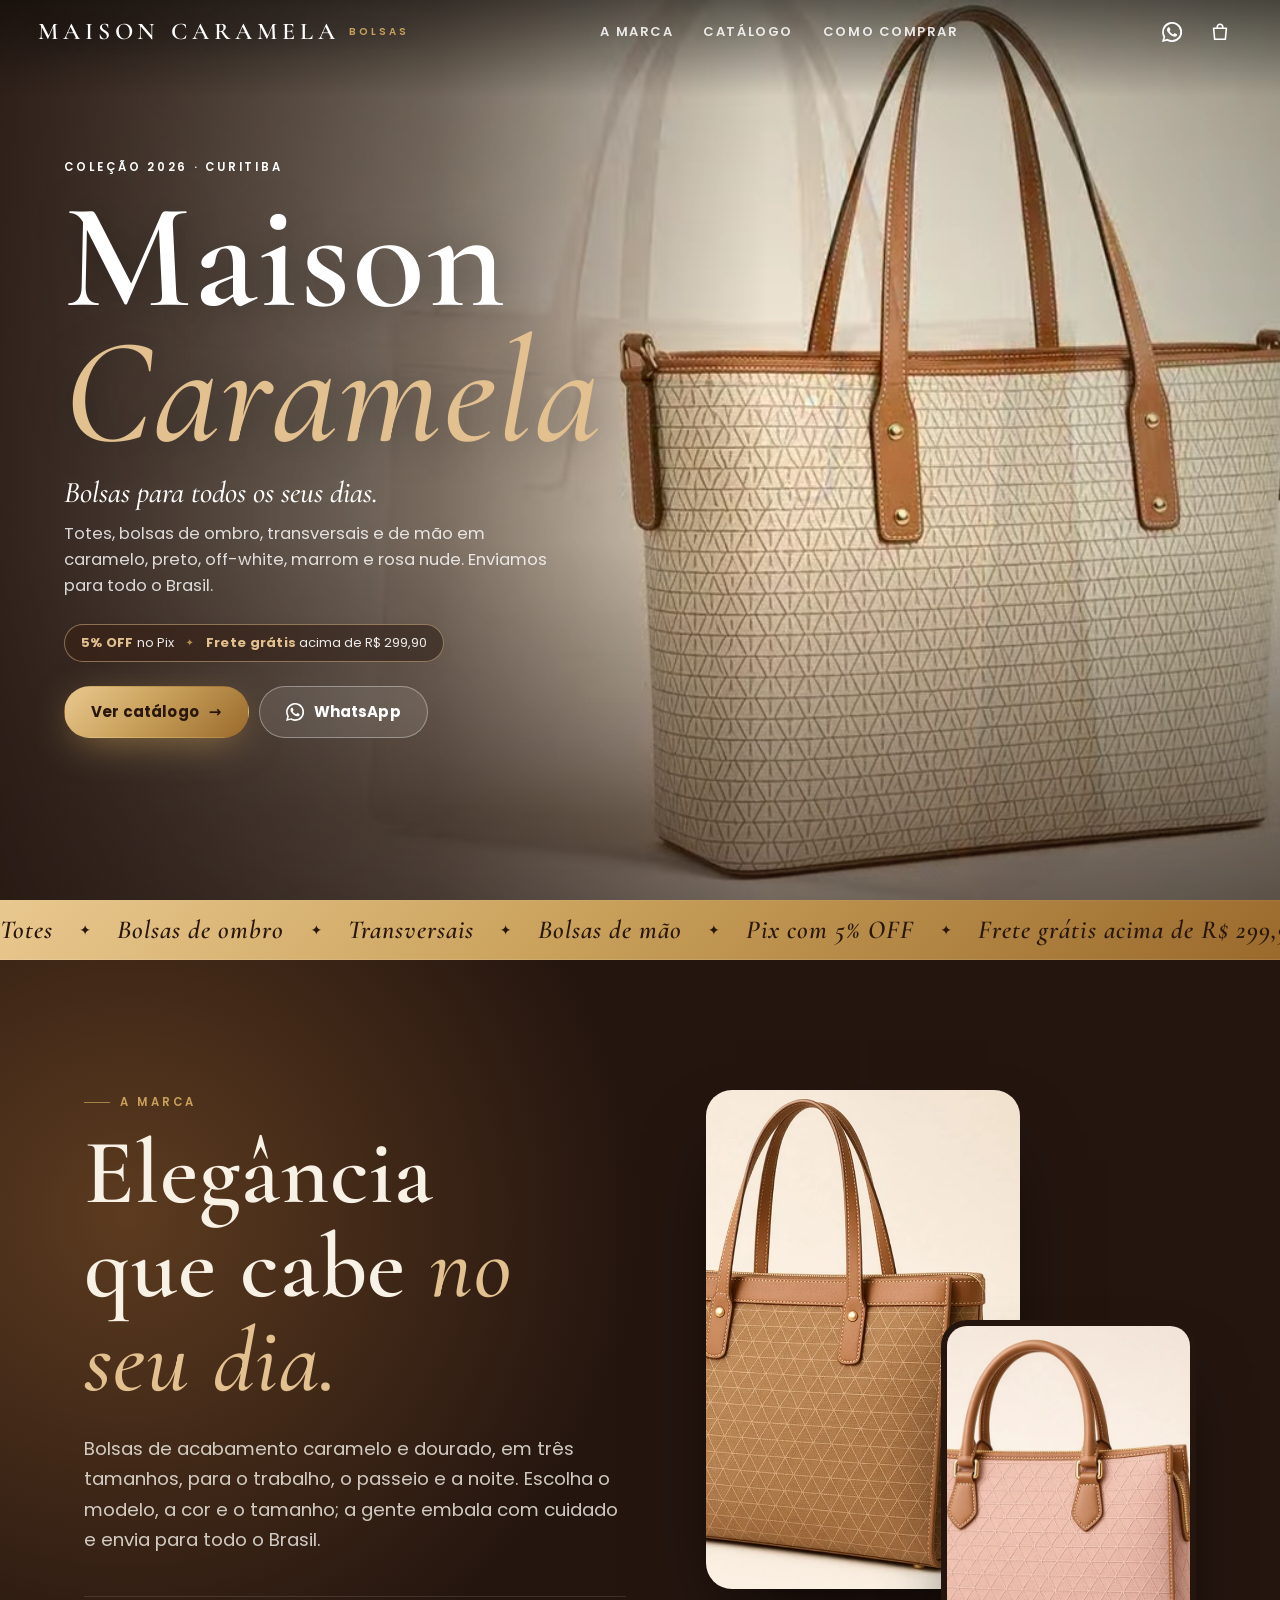
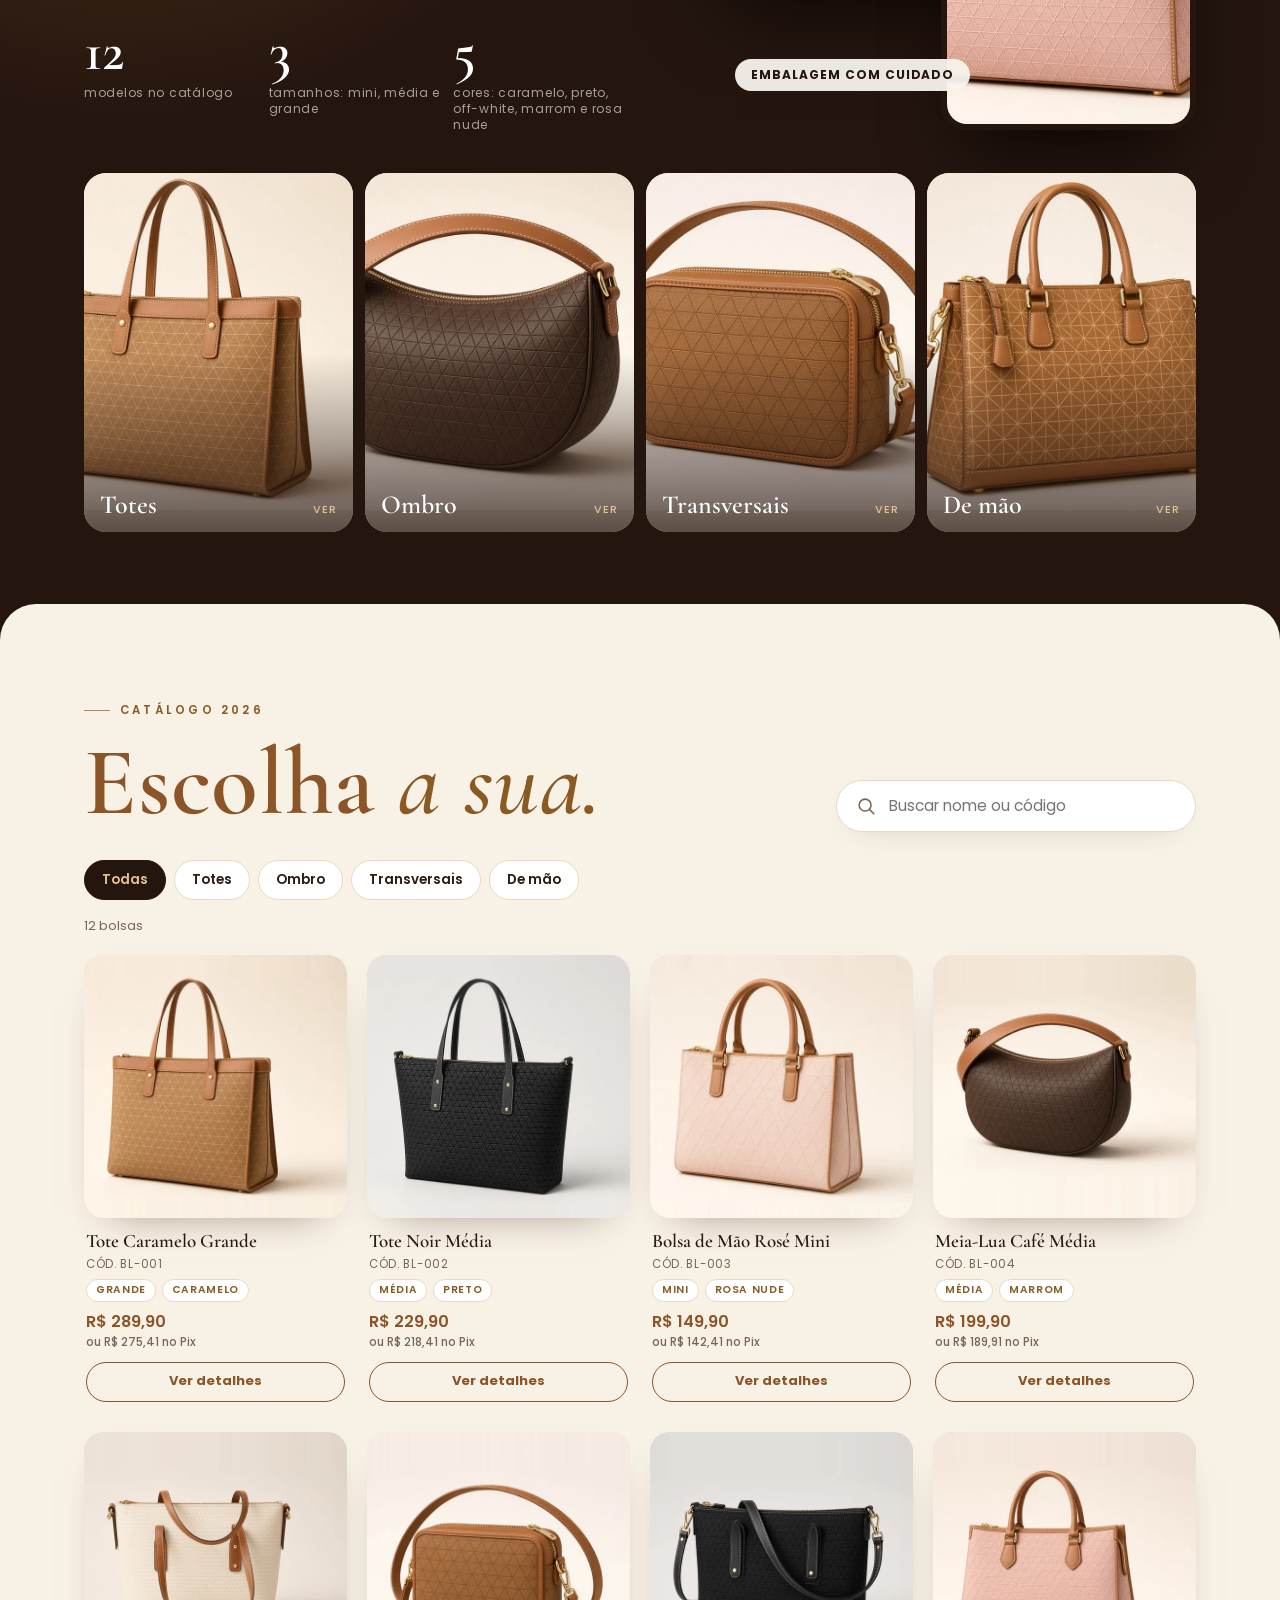
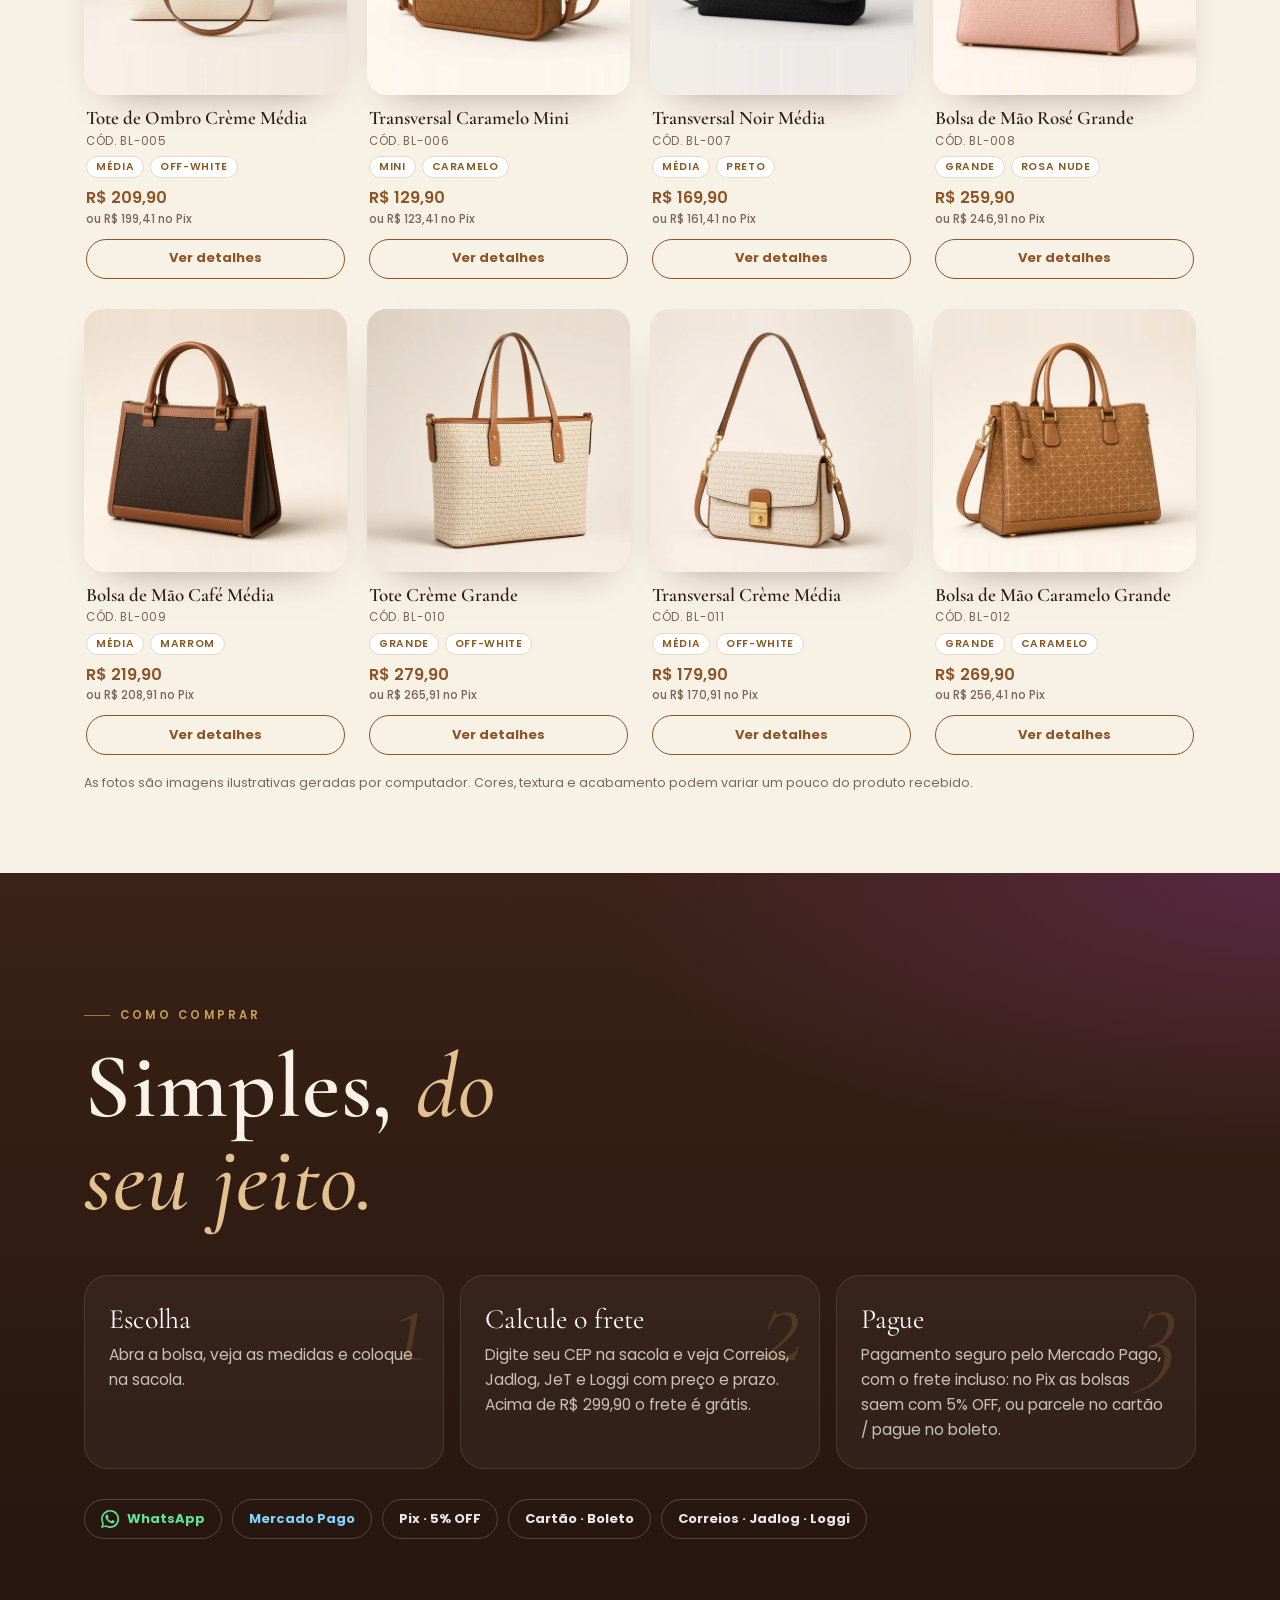
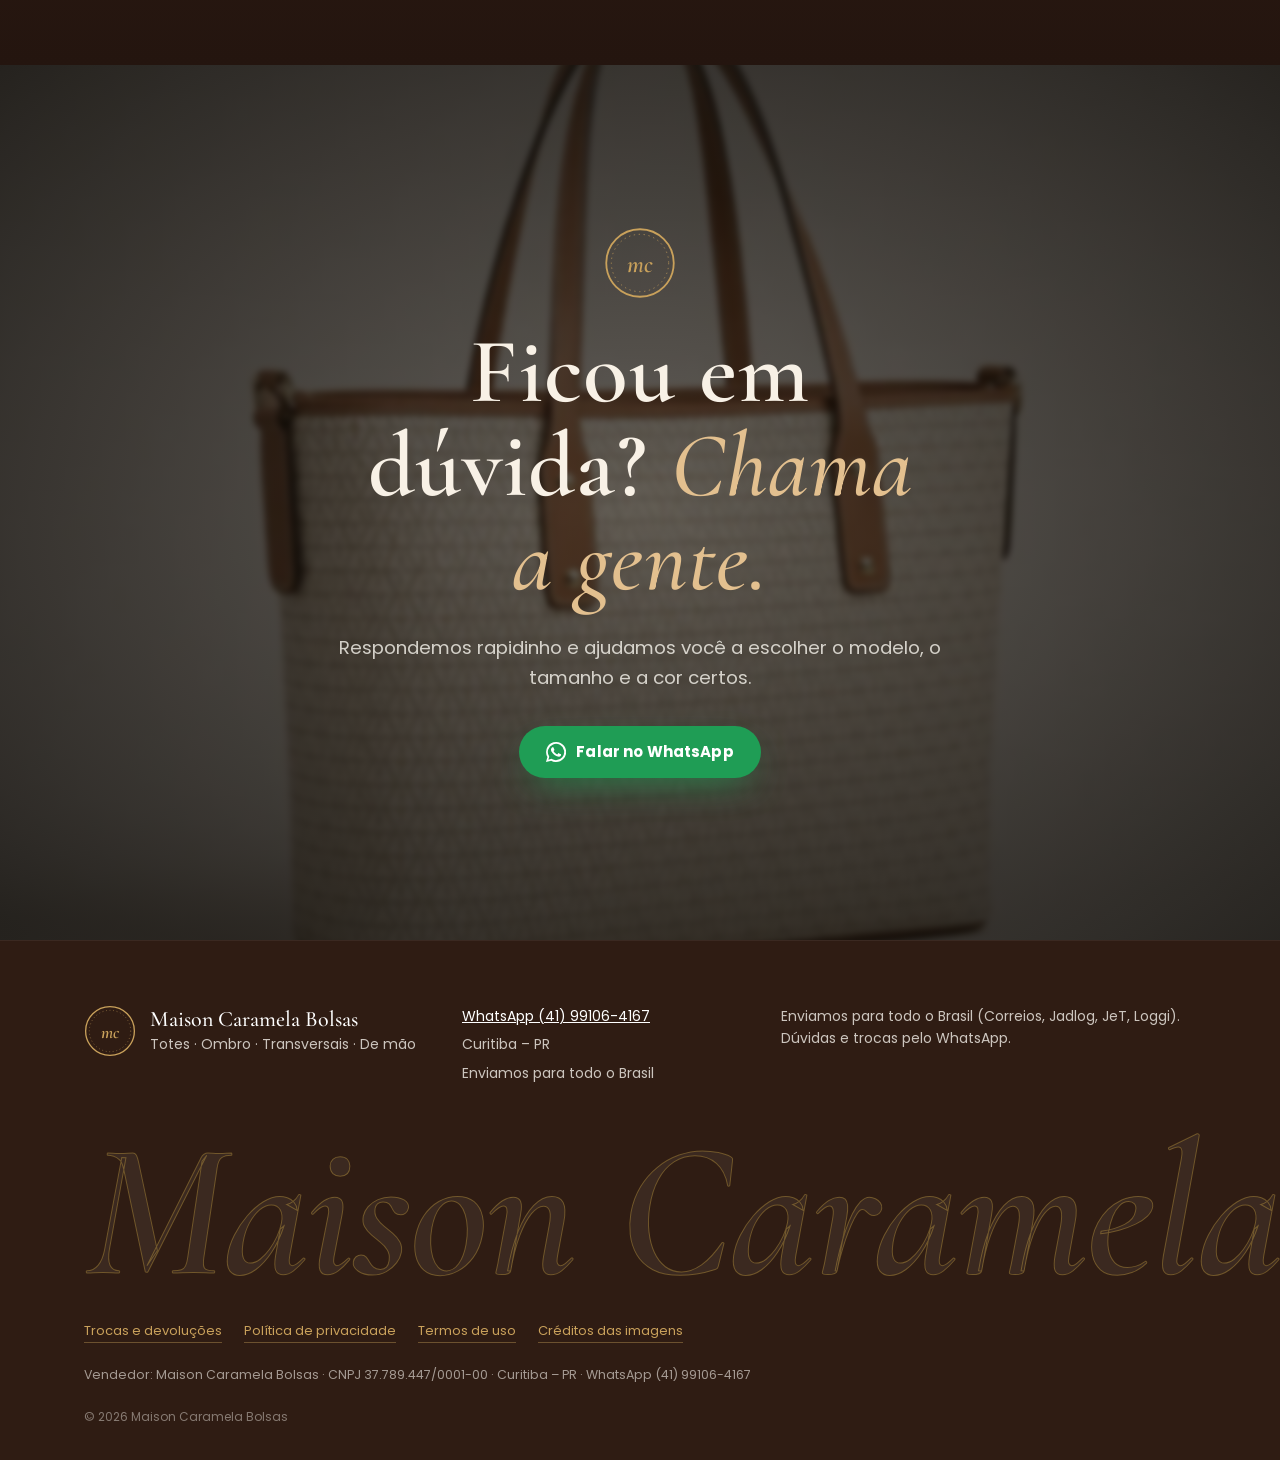
==== index.html @ a2cc76eb "Maison Caramela Bolsas: site inicial" ====
<!doctype html>
<html lang="pt-BR">
<head>
<meta charset="utf-8">
<meta name="viewport" content="width=device-width, initial-scale=1, viewport-fit=cover">
<title>Maison Caramela Bolsas | Totes, bolsas de ombro, transversais e de mão · Curitiba</title>
<meta name="description" content="Maison Caramela Bolsas: totes, bolsas de ombro, transversais e de mão em caramelo, preto, off-white, marrom e rosa nude. Curitiba, envio para todo o Brasil. Pague no Pix com 5% OFF.">
<meta name="theme-color" content="#24150f">
<link rel="canonical" href="https://ricksanches5567-art.github.io/maison-caramela/">
<link rel="icon" href="favicon.svg" type="image/svg+xml">
<meta property="og:type" content="website">
<meta property="og:locale" content="pt_BR">
<meta property="og:site_name" content="Maison Caramela Bolsas">
<meta property="og:title" content="Maison Caramela Bolsas">
<meta property="og:description" content="Totes, ombro, transversais e bolsas de mão. Curitiba | enviamos para todo o Brasil. Pix com 5% OFF.">
<meta property="og:url" content="https://ricksanches5567-art.github.io/maison-caramela/">
<meta property="og:image" content="https://ricksanches5567-art.github.io/maison-caramela/img/og.jpg">
<meta property="og:image:width" content="1200">
<meta property="og:image:height" content="630">
<meta name="twitter:card" content="summary_large_image">
<link rel="preconnect" href="https://fonts.googleapis.com">
<link rel="preconnect" href="https://fonts.gstatic.com" crossorigin>
<link href="https://fonts.googleapis.com/css2?family=Cormorant+Garamond:ital,wght@0,500;0,600;0,700;1,500;1,600&family=Poppins:wght@400;500;600;700&display=swap" rel="stylesheet">
<link rel="preload" as="image" href="video/hero-m-poster.webp" media="(max-width: 767px)">
<link rel="preload" as="image" href="video/hero-d-poster.webp" media="(min-width: 768px)">
<link rel="stylesheet" href="css/style.css?v=m1">
<link rel="stylesheet" href="css/bolsas.css?v=1">
<script type="application/ld+json">
{"@context":"https://schema.org","@type":"Store","name":"Maison Caramela Bolsas","url":"https://ricksanches5567-art.github.io/maison-caramela/","address":{"@type":"PostalAddress","addressLocality":"Curitiba","addressRegion":"PR","addressCountry":"BR"},"telephone":"+55 41 99106-4167","taxID":"37.789.447/0001-00"}
</script>
</head>
<body>
<a class="skip" href="#catalogo">Pular para o catálogo</a>

<svg width="0" height="0" style="position:absolute" aria-hidden="true"><defs>
<symbol id="logo-mark" viewBox="0 0 64 64"><circle cx="32" cy="32" r="30" fill="none" stroke="currentColor" stroke-width="1.6"/><circle cx="32" cy="32" r="25.5" fill="none" stroke="currentColor" stroke-width=".6" stroke-dasharray="1.2 3.2"/><text x="32" y="40" text-anchor="middle" font-family="Cormorant Garamond, Georgia, serif" font-style="italic" font-weight="600" font-size="22" fill="currentColor">mc</text></symbol>
<symbol id="ic-wa" viewBox="0 0 24 24"><path fill="currentColor" d="M17.5 14.4c-.3-.1-1.8-.9-2-1-.3-.1-.5-.1-.7.1-.2.3-.8 1-.9 1.2-.2.2-.3.2-.6.1-.3-.1-1.3-.5-2.4-1.5-.9-.8-1.5-1.8-1.7-2.1-.2-.3 0-.5.1-.6l.4-.5c.2-.2.2-.3.3-.5.1-.2 0-.4 0-.5l-.9-2.2c-.2-.6-.5-.5-.7-.5h-.6c-.2 0-.5.1-.8.4-.3.3-1 1-1 2.5s1.1 2.9 1.2 3.1c.1.2 2.1 3.2 5.1 4.5.7.3 1.3.5 1.7.6.7.2 1.4.2 1.9.1.6-.1 1.8-.7 2-1.4.2-.7.2-1.3.2-1.4-.1-.1-.3-.2-.6-.3zM12 21.8a9.8 9.8 0 0 1-5-1.4l-.4-.2-3.7 1 1-3.6-.2-.4A9.8 9.8 0 1 1 12 21.8zM12 0a12 12 0 0 0-10.3 18L0 24l6.2-1.6A12 12 0 1 0 12 0z"/></symbol>
</defs></svg>

<header class="topbar" id="topbar">
  <div class="topbar__in">
    <a class="brand" href="#top" aria-label="Maison Caramela Bolsas – início"><span class="brand__logo">Maison<b> </b>Caramela</span><span class="brand__sub">Bolsas</span></a>
    <nav class="topbar__nav" aria-label="Seções"><a href="#experiencia">A marca</a><a href="#catalogo">Catálogo</a><a href="#comprar">Como comprar</a></nav>
    <div class="topbar__actions">
      <a class="icon-btn" href="https://wa.me/5541991064167" target="_blank" rel="noopener" aria-label="WhatsApp"><svg class="ic" aria-hidden="true"><use href="#ic-wa"/></svg></a>
      <button class="icon-btn cart-btn" id="openCart" aria-label="Abrir sacola">
        <svg viewBox="0 0 24 24" class="ic-line" aria-hidden="true"><path d="M5 8h14l-1.2 12H6.2z"/><path d="M9 8V6.5a3 3 0 0 1 6 0V8"/></svg>
        <span class="cart-count" id="cartCount" hidden>0</span>
      </button>
    </div>
  </div>
</header>

<main id="top">
  <section class="hero" aria-label="Maison Caramela Bolsas">
    <div class="hero__media">
      <video id="heroVideo" class="hero__video" muted autoplay loop playsinline preload="auto" aria-hidden="true" data-m="video/hero-m" data-d="video/hero-d"></video>
    </div>
    <div class="hero__shade" aria-hidden="true"></div>
    <div class="hero__content">
      <p class="eyebrow hero__eyebrow">Coleção 2026 · Curitiba</p>
      <h1 class="hero__title">Maison <em>Caramela</em></h1>
      <p class="hero__tag">Bolsas para todos os seus dias.</p>
      <p class="hero__sub">Totes, bolsas de ombro, transversais e de mão em caramelo, preto, off-white, marrom e rosa nude. Enviamos para todo o Brasil.</p>
      <p class="hero__promo"><span class="promo__item"><b>5% OFF</b> no Pix</span><i aria-hidden="true">✦</i><span class="promo__item"><b>Frete grátis</b> acima de R$ 299,90</span></p>
      <div class="hero__cta">
        <a class="btn btn--glow" href="#catalogo">Ver catálogo <span class="btn__arrow" aria-hidden="true">→</span></a>
        <a class="btn btn--glass" href="https://wa.me/5541991064167" target="_blank" rel="noopener"><svg class="ic" aria-hidden="true"><use href="#ic-wa"/></svg>WhatsApp</a>
      </div>
    </div>
  </section>

  <div class="ticker" aria-hidden="true"><div class="ticker__track">
    <span>Totes</span><i>✦</i><span>Bolsas de ombro</span><i>✦</i><span>Transversais</span><i>✦</i><span>Bolsas de mão</span><i>✦</i><span>Pix com 5% OFF</span><i>✦</i><span>Frete grátis acima de R$ 299,90</span><i>✦</i><span>Enviamos para todo o Brasil</span><i>✦</i>
    <span>Totes</span><i>✦</i><span>Bolsas de ombro</span><i>✦</i><span>Transversais</span><i>✦</i><span>Bolsas de mão</span><i>✦</i><span>Pix com 5% OFF</span><i>✦</i><span>Frete grátis acima de R$ 299,90</span><i>✦</i><span>Enviamos para todo o Brasil</span><i>✦</i>
  </div></div>

  <section class="manifesto section" id="experiencia">
    <div class="manifesto__glow" aria-hidden="true"></div>
    <div class="wrap manifesto__grid">
      <div class="manifesto__text reveal">
        <p class="eyebrow">A marca</p>
        <h2 class="display">Elegância que cabe <em>no seu dia.</em></h2>
        <p class="lead">Bolsas de acabamento caramelo e dourado, em três tamanhos, para o trabalho, o passeio e a noite. Escolha o modelo, a cor e o tamanho; a gente embala com cuidado e envia para todo o Brasil.</p>
        <ul class="stats">
          <li><strong><span id="statCount">12</span></strong><span>modelos no catálogo</span></li>
          <li><strong>3</strong><span>tamanhos: mini, média e grande</span></li>
          <li><strong>5</strong><span>cores: caramelo, preto, off-white, marrom e rosa nude</span></li>
        </ul>
      </div>
      <div class="manifesto__art" aria-hidden="true">
        <figure class="ed ed--a"><img src="img/ed-1.webp" alt="" width="720" height="900" loading="lazy" decoding="async"></figure>
        <figure class="ed ed--b"><img src="img/ed-2.webp" alt="" width="720" height="900" loading="lazy" decoding="async"></figure>
        <span class="ed__chip">Embalagem com cuidado</span>
      </div>
    </div>
    <div class="wrap">
      <div class="cats reveal">
        <a href="#catalogo" data-goto-cat="tote"><figure><img src="img/cat-tote.webp" alt="" loading="lazy" width="600" height="750"><figcaption>Totes<small>Ver</small></figcaption></figure></a>
        <a href="#catalogo" data-goto-cat="ombro"><figure><img src="img/cat-ombro.webp" alt="" loading="lazy" width="600" height="750"><figcaption>Ombro<small>Ver</small></figcaption></figure></a>
        <a href="#catalogo" data-goto-cat="transversal"><figure><img src="img/cat-transversal.webp" alt="" loading="lazy" width="600" height="750"><figcaption>Transversais<small>Ver</small></figcaption></figure></a>
        <a href="#catalogo" data-goto-cat="mao"><figure><img src="img/cat-mao.webp" alt="" loading="lazy" width="600" height="750"><figcaption>De mão<small>Ver</small></figcaption></figure></a>
      </div>
    </div>
  </section>

  <section class="catalog section" id="catalogo" aria-labelledby="catTitle">
    <div class="wrap">
      <div class="catalog__head">
        <div><p class="eyebrow eyebrow--plum">Catálogo 2026</p><h2 id="catTitle" class="display display--ink">Escolha <em>a sua.</em></h2></div>
        <label class="search"><svg viewBox="0 0 24 24" class="ic-line" aria-hidden="true"><circle cx="11" cy="11" r="6.5"/><path d="m16 16 4.5 4.5"/></svg>
          <input id="search" type="search" inputmode="search" data-ph="Buscar nome ou código" aria-label="Buscar por nome ou código"></label>
      </div>
      <div class="filters" id="filters" role="tablist" aria-label="Filtrar por modelo"></div>
      <p class="result-info" id="resultInfo" aria-live="polite"></p>
      <div class="grid" id="grid"></div>
      <p class="illus-note">As fotos são imagens ilustrativas geradas por computador. Cores, textura e acabamento podem variar um pouco do produto recebido.</p>
    </div>
  </section>

  <section class="howto section" id="comprar" aria-labelledby="howTitle">
    <div class="wrap">
      <p class="eyebrow">Como comprar</p>
      <h2 id="howTitle" class="display">Simples, <em>do seu jeito.</em></h2>
      <ol class="steps">
        <li class="step"><span class="step__n">1</span><h3>Escolha</h3><p>Abra a bolsa, veja as medidas e coloque na sacola.</p></li>
        <li class="step"><span class="step__n">2</span><h3>Calcule o frete</h3><p>Digite seu CEP na sacola e veja Correios, Jadlog, JeT e Loggi com preço e prazo. Acima de R$ 299,90 o frete é grátis.</p></li>
        <li class="step"><span class="step__n">3</span><h3>Pague</h3><p>Pagamento seguro pelo Mercado Pago, com o frete incluso: no Pix as bolsas saem com 5% OFF, ou parcele no cartão / pague no boleto.</p></li>
      </ol>
      <div class="pay-badges" aria-label="Formas de pagamento">
        <span class="pay pay--wa"><svg aria-hidden="true"><use href="#ic-wa"/></svg>WhatsApp</span>
        <span class="pay pay--mp">Mercado Pago</span><span class="pay">Pix · 5% OFF</span><span class="pay">Cartão · Boleto</span><span class="pay">Correios · Jadlog · Loggi</span>
      </div>
    </div>
  </section>

  <section class="cta section" aria-labelledby="ctaTitle">
    <div class="cta__bg" aria-hidden="true"><img src="img/cta.webp" alt="" loading="lazy" decoding="async" width="1280" height="720"></div>
    <div class="wrap cta__in">
      <svg class="cta__mark" aria-hidden="true"><use href="#logo-mark"/></svg>
      <h2 id="ctaTitle" class="display">Ficou em dúvida? <em>Chama a gente.</em></h2>
      <p class="lead">Respondemos rapidinho e ajudamos você a escolher o modelo, o tamanho e a cor certos.</p>
      <div class="cta__btns"><a class="btn btn--wa-solid" href="https://wa.me/5541991064167?text=Ol%C3%A1!%20Vim%20pelo%20site%20da%20Maison%20Caramela%20Bolsas." target="_blank" rel="noopener"><svg aria-hidden="true"><use href="#ic-wa"/></svg>Falar no WhatsApp</a></div>
    </div>
  </section>
</main>

<footer class="footer">
  <div class="wrap footer__in">
    <div class="footer__brand"><svg class="footer__mark" aria-hidden="true"><use href="#logo-mark"/></svg><div><p class="footer__name">Maison Caramela Bolsas</p><p>Totes · Ombro · Transversais · De mão</p></div></div>
    <ul class="footer__list">
      <li><a href="https://wa.me/5541991064167" target="_blank" rel="noopener">WhatsApp (41) 99106-4167</a></li>
      <li>Curitiba – PR</li>
      <li>Enviamos para todo o Brasil</li>
    </ul>
    <p class="footer__note">Enviamos para todo o Brasil (Correios, Jadlog, JeT, Loggi). Dúvidas e trocas pelo WhatsApp.</p>
    <p class="footer__big" aria-hidden="true">Maison Caramela</p>
    <nav class="footer__legal" aria-label="Informações legais"><a href="trocas.html">Trocas e devoluções</a><a href="privacidade.html">Política de privacidade</a><a href="termos.html">Termos de uso</a><a href="creditos.html">Créditos das imagens</a></nav>
    <p class="footer__seller">Vendedor: Maison Caramela Bolsas · CNPJ 37.789.447/0001-00 · Curitiba – PR · WhatsApp (41) 99106-4167</p>
    <p class="footer__copy">© <span id="year"></span> Maison Caramela Bolsas</p>
  </div>
</footer>

<div class="modal" id="productModal" role="dialog" aria-modal="true" aria-labelledby="pmTitle" hidden>
  <div class="modal__backdrop" data-close></div>
  <div class="modal__panel"><button class="close-btn" data-close aria-label="Fechar">&times;</button><div class="pm" id="pmBody"></div></div>
</div>

<div class="drawer" id="cartDrawer" role="dialog" aria-modal="true" aria-labelledby="cartTitle" hidden>
  <div class="drawer__backdrop" data-close-cart></div>
  <aside class="drawer__panel">
    <div class="drawer__head">
      <button class="back-btn" id="cartBack" aria-label="Voltar para a sacola" hidden>&larr;</button>
      <h2 id="cartTitle">Sua sacola</h2>
      <button class="close-btn" data-close-cart aria-label="Fechar sacola">&times;</button>
    </div>
    <ol class="cart-steps" aria-hidden="true"><li class="on">Sacola</li><li>Entrega e pagamento</li></ol>
    <div class="drawer__body" id="cartItems"></div>
    <div class="drawer__foot" id="cartFoot">
      <div class="sums">
        <div class="sumrow"><span>Subtotal</span><span id="cartSubtotal">R$ 0,00</span></div>
        <div class="sumrow sumrow--off" id="sumPix" hidden><span>Desconto Pix (5%)</span><span id="cartPix">−R$ 0,00</span></div>
        <div class="sumrow"><span id="cartFreteLabel">Frete</span><span id="cartFrete">Informe o CEP</span></div>
        <div class="sumrow sumrow--total"><span id="cartTotalLabel">Total</span><strong id="cartTotal">R$ 0,00</strong></div>
        <p class="pix-note" id="pixNote" hidden></p>
        <p class="ship-note" id="shipNote">Calcule o frete pelo CEP para ver o total.</p>
      </div>
      <p class="pay-msg" id="payMsg" role="alert" hidden></p>
      <button class="btn btn--grad btn--block" id="cartNext" hidden>Continuar para entrega e pagamento</button>
      <button class="btn btn--mp btn--block" id="checkoutMp" type="button" hidden>Pagar com Mercado Pago</button>
      <p class="mp-secure" id="mpSecure"><svg viewBox="0 0 24 24" class="ic-line" aria-hidden="true"><rect x="5" y="10.5" width="14" height="10" rx="2"/><path d="M8 10.5V8a4 4 0 0 1 8 0v2.5"/></svg><span id="mpSecureTxt">Pix, cartão ou boleto · ambiente seguro do Mercado Pago</span></p>
      <p class="legal-note" id="legalNote" hidden>Ao pagar você concorda com os <a href="termos.html" target="_blank" rel="noopener">Termos de uso</a> e a <a href="privacidade.html" target="_blank" rel="noopener">Política de privacidade</a>. Arrependimento em até 7 dias: veja <a href="trocas.html" target="_blank" rel="noopener">Trocas e devoluções</a>.</p>
      <button class="btn btn--wa btn--block" id="checkoutWa" type="button"><svg aria-hidden="true"><use href="#ic-wa"/></svg><span id="checkoutWaLabel">Finalizar pelo WhatsApp</span></button>
    </div>
  </aside>
</div>

<div class="modal order" id="orderPanel" role="dialog" aria-modal="true" aria-labelledby="orderTitle" hidden>
  <div class="modal__backdrop" data-close-order></div>
  <div class="order__panel">
    <button class="close-btn" data-close-order aria-label="Fechar">&times;</button>
    <span class="order__logo" aria-hidden="true"><svg><use href="#logo-mark"/></svg></span>
    <span class="order__icon" id="orderIcon" aria-hidden="true"></span>
    <p class="eyebrow" id="orderEyebrow"></p>
    <h2 class="display" id="orderTitle"></h2>
    <p class="order__msg" id="orderMsg"></p>
    <p class="order__id" id="orderId"></p>
    <div class="order__btns" id="orderBtns"></div>
  </div>
</div>
<div class="toast" id="toast" role="status" aria-live="polite" hidden></div>

<script src="config.js"></script>
<script src="js/app.js?v=1"></script>
</body>
</html>
---- css/style.css ----
/* Gold Tabacaria — base do layout */
:root{
  --ink:#0b0a07; --ink-2:#17130b; --plum:#b98c26; --plum-2:#d4a63a; --plum-3:#241b07;
  --rose:#e8c766; --rose-2:#f0d890; --blush:#f8eed2; --gold:#e0b64a;
  --cream:#f8f5ee; --cream-2:#efe9db; --sand:#e4dac4; --text:#1d1a12; --muted:#6f6a5b; --line:#e6dfcb;
  --wa:#1f9d55; --mp:#009ee3; --radius:18px;
  --serif:"Fraunces", Georgia, "Times New Roman", serif;
  --sans:"Manrope", system-ui, -apple-system, "Segoe UI", Roboto, Arial, sans-serif;
  --ease-out:cubic-bezier(.16,1,.3,1);
  --pad:clamp(18px,5vw,64px);
}
*{box-sizing:border-box}
html{-webkit-text-size-adjust:100%}
html.lenis,html.lenis body{height:auto}
.lenis.lenis-smooth{scroll-behavior:auto!important}
.lenis.lenis-stopped{overflow:hidden}
body{margin:0;background:var(--ink);color:var(--cream);font:400 15.5px/1.6 var(--sans);-webkit-font-smoothing:antialiased;overflow-x:hidden}
img,video,canvas{max-width:100%;display:block}
button{font:inherit;color:inherit;cursor:pointer}
a{color:inherit}
[hidden]{display:none!important}
.wrap{width:100%;max-width:1240px;margin:0 auto;padding:0 var(--pad)}
.skip{position:absolute;left:-999px}.skip:focus{left:12px;top:12px;background:#fff;color:var(--ink);padding:8px 12px;z-index:200}
.ic-line{width:22px;height:22px;fill:none;stroke:currentColor;stroke-width:1.7;stroke-linecap:round;stroke-linejoin:round}
.ic-line .fill{fill:currentColor;stroke:none}
.ic{width:20px;height:20px}
:focus-visible{outline:2px solid var(--gold);outline-offset:3px}

.eyebrow{display:inline-flex;align-items:center;gap:10px;margin:0 0 18px;font:600 11.5px/1 var(--sans);letter-spacing:.28em;text-transform:uppercase;color:var(--gold)}
.eyebrow::before{content:"";width:26px;height:1px;background:currentColor;opacity:.7}
.hero__eyebrow::before{display:none}
.eyebrow--plum{color:var(--plum-2)}
.display{margin:0;font:300 clamp(40px,8.4vw,92px)/.98 var(--serif);letter-spacing:-.025em;font-variation-settings:"opsz" 144}
.display em{font-style:italic;font-weight:400;color:var(--rose)}
.display--ink{color:var(--plum)}
.display--ink em{color:var(--plum-2)}
.lead{font-size:clamp(16px,1.6vw,18.5px);line-height:1.65;color:rgba(248,245,238,.8);max-width:34em;margin:26px 0 0}

/* ------------ topbar ------------ */
.topbar{position:fixed;inset:0 0 auto 0;z-index:60;color:#fff;transition:background .4s,backdrop-filter .4s,box-shadow .4s}
.topbar::before{content:"";position:absolute;inset:0 0 auto 0;height:150%;z-index:-1;pointer-events:none;background:linear-gradient(to bottom,rgba(8,6,3,.55),rgba(8,6,3,0));transition:opacity .4s}
.topbar.is-solid{background:rgba(11,9,6,.82);backdrop-filter:saturate(1.3) blur(14px);-webkit-backdrop-filter:saturate(1.3) blur(14px);box-shadow:0 1px 0 rgba(255,255,255,.06)}
.topbar.is-solid::before{opacity:0}
.topbar__in{display:flex;align-items:center;justify-content:space-between;gap:16px;height:64px;padding:0 clamp(14px,3vw,40px);padding-top:env(safe-area-inset-top)}
.brand{display:flex;align-items:center;gap:10px;text-decoration:none;text-shadow:0 1px 18px rgba(0,0,0,.4)}
.brand__mark{width:38px;height:38px;color:#fff;filter:drop-shadow(0 1px 8px rgba(0,0,0,.35))}
.brand__word{font:500 17px/1 var(--serif);letter-spacing:.01em;white-space:nowrap}
.brand__word b{font-weight:600;letter-spacing:.06em}
.brand__word i{font-weight:400;opacity:.92}
.topbar__nav{display:none;gap:30px;font-size:13px;font-weight:600;letter-spacing:.12em;text-transform:uppercase}
.topbar__nav a{text-decoration:none;opacity:.85;position:relative}
.topbar__nav a::after{content:"";position:absolute;left:0;right:0;bottom:-6px;height:1px;background:currentColor;transform:scaleX(0);transform-origin:left;transition:transform .4s var(--ease-out)}
.topbar__nav a:hover{opacity:1}.topbar__nav a:hover::after{transform:scaleX(1)}
.topbar__actions{display:flex;gap:4px}
.icon-btn{position:relative;display:grid;place-items:center;width:44px;height:44px;border-radius:50%;border:0;background:transparent;color:#fff;text-decoration:none;transition:background .2s}
.icon-btn:hover{background:rgba(255,255,255,.12)}
.cart-count{position:absolute;top:3px;right:1px;min-width:19px;height:19px;padding:0 5px;border-radius:10px;background:var(--gold);color:var(--ink);font:700 11px/19px var(--sans);text-align:center}

/* ------------ hero ------------ */
.hero{position:relative;height:100vh;height:100svh;min-height:600px;overflow:hidden;background:var(--ink) url(../video/hero-m-poster.webp) center/cover no-repeat;isolation:isolate}
.hero__media{position:absolute;inset:0;z-index:-2}
.hero__video{width:100%;height:100%;object-fit:cover;transform-origin:50% 40%}
.hero__shade{position:absolute;inset:0;z-index:-1;background:
  linear-gradient(to top,rgba(14,5,11,.92) 0%,rgba(14,5,11,.55) 34%,rgba(14,5,11,0) 62%),
  radial-gradient(120% 70% at 50% 110%,rgba(60,45,10,.55),transparent 60%)}
.hero__content{position:absolute;left:0;right:0;bottom:0;padding:0 var(--pad) calc(78px + env(safe-area-inset-bottom))}
.hero__eyebrow{color:#fff;letter-spacing:.24em;margin-bottom:16px}
.hero__eyebrow .dot{width:7px;height:7px;border-radius:50%;background:var(--gold);box-shadow:0 0 0 0 rgba(224,182,74,.7);animation:pulse 2.4s infinite}
.hero__title{margin:0;font:300 clamp(64px,19vw,196px)/.86 var(--serif);letter-spacing:-.045em;color:#fff;text-shadow:0 2px 40px rgba(0,0,0,.35);font-variation-settings:"opsz" 144}
.hero__title em{font-style:italic;font-weight:400;color:var(--rose)}
.hero__title .ch{display:inline-block;will-change:transform}
.hero__title .word{display:inline-block;overflow:hidden;padding:0 .02em .08em;margin-bottom:-.08em;vertical-align:top}
.hero__tag{margin:14px 0 0;font:400 italic clamp(19px,2.6vw,28px)/1.25 var(--serif);color:#fff}
.hero__sub{margin:10px 0 26px;font-size:15px;line-height:1.55;color:rgba(255,255,255,.82);max-width:30em}
.hero__cta{display:flex;flex-wrap:wrap;gap:10px}
@media (max-width:420px){.hero__cta .btn{min-height:50px;padding:0 20px;font-size:14.5px}}
.hero__cue{display:none;position:absolute;left:50%;bottom:calc(18px + env(safe-area-inset-bottom));width:26px;height:42px;margin-left:-13px;border:1.5px solid rgba(255,255,255,.55);border-radius:20px}
.hero__cue span{position:absolute;left:50%;top:8px;width:3px;height:8px;margin-left:-1.5px;border-radius:2px;background:#fff;animation:cue 1.8s var(--ease-out) infinite}
.btn--glass .ic{width:18px;height:18px}
.hero__badge{display:none;position:absolute;right:clamp(24px,5vw,72px);bottom:clamp(40px,10vh,110px);width:132px;height:132px;color:#fff}
.hero__badge>svg:first-child{width:100%;height:100%;animation:spin 22s linear infinite}
.hero__badge text{font:600 10.4px/1 var(--sans);letter-spacing:.32em;fill:currentColor}
.hero__badge-mark{position:absolute;inset:34px;width:64px;height:64px;color:var(--gold)}

/* ------------ buttons ------------ */
.btn{position:relative;display:inline-flex;align-items:center;justify-content:center;gap:10px;min-height:52px;padding:0 26px;border-radius:999px;border:1px solid transparent;font-weight:700;font-size:15px;letter-spacing:.01em;text-decoration:none;overflow:hidden;transition:transform .25s var(--ease-out),background .25s,box-shadow .3s,color .25s}
.btn svg{width:20px;height:20px;flex:none}
.btn:active{transform:translateY(1px) scale(.985)}
.btn--glow{background:var(--cream);color:var(--ink);box-shadow:0 0 0 0 rgba(224,182,74,.0),0 14px 40px -12px rgba(224,182,74,.65)}
.btn--glow::after{content:"";position:absolute;top:0;bottom:0;left:-60%;width:40%;background:linear-gradient(100deg,transparent,rgba(255,255,255,.75),transparent);transform:skewX(-20deg);transition:left .7s var(--ease-out)}
.btn--glow:hover::after{left:130%}
.btn--glow:hover{transform:translateY(-2px);box-shadow:0 18px 50px -12px rgba(224,182,74,.85)}
.btn__arrow{transition:transform .3s var(--ease-out)}.btn:hover .btn__arrow{transform:translateX(4px)}
.btn--glass{background:rgba(255,255,255,.1);border-color:rgba(255,255,255,.35);color:#fff;backdrop-filter:blur(8px);-webkit-backdrop-filter:blur(8px)}
.btn--glass:hover{background:rgba(255,255,255,.18)}
.btn--plum{background:var(--plum);color:#fff;width:100%}
.btn--plum:hover{background:var(--plum-2)}
.btn--wa{background:var(--wa);color:#fff;width:100%}
.btn--wa-solid{background:var(--wa);color:#fff;box-shadow:0 14px 36px -14px rgba(31,157,85,.9)}
.btn--wa-solid:hover{transform:translateY(-2px)}
.btn--mp{background:var(--mp);color:#fff;width:100%}
.btn--wa-outline{background:#fff;color:var(--wa);border-color:var(--wa);width:100%}
.btn[disabled]{opacity:.45;cursor:not-allowed}

/* ------------ ticker ------------ */
.ticker{position:relative;z-index:2;overflow:hidden;background:var(--plum);border-block:1px solid rgba(255,255,255,.08);padding:16px 0}
.ticker__track{display:flex;width:max-content;align-items:center;gap:26px;white-space:nowrap;animation:marquee 34s linear infinite;will-change:transform}
.ticker span{font:400 italic clamp(20px,3vw,30px)/1 var(--serif);color:var(--cream)}
.ticker i{font-style:normal;color:var(--gold);font-size:14px}
.ticker.is-skew .ticker__track{animation-play-state:running}

/* ------------ sections common ------------ */
.section{position:relative}
.js.motion .section .rise{opacity:0;transform:translateY(28px);transition:opacity 1s var(--ease-out),transform 1s var(--ease-out)}
.js.motion .section .rise.in{opacity:1;transform:none}

/* ------------ manifesto ------------ */
.manifesto{padding:clamp(90px,14vh,150px) 0 clamp(80px,12vh,130px);overflow:hidden;background:var(--ink)}
.manifesto__glow{position:absolute;width:80vmax;height:80vmax;left:-30vmax;top:-20vmax;background:radial-gradient(closest-side,rgba(107,45,92,.55),transparent);pointer-events:none}
.manifesto__grid{position:relative;display:grid;gap:56px;align-items:center}
.manifesto .display{max-width:11ch}
.stats{list-style:none;margin:40px 0 0;padding:26px 0 0;display:grid;grid-template-columns:repeat(3,1fr);gap:12px;border-top:1px solid rgba(255,255,255,.12)}
.stats li{display:flex;flex-direction:column;gap:6px}
.stats strong{font:300 clamp(34px,5.5vw,56px)/1 var(--serif);color:#fff;letter-spacing:-.02em}
.stats li>span{font-size:12px;letter-spacing:.06em;color:rgba(248,245,238,.62);line-height:1.35}
.manifesto__art{position:relative;height:clamp(440px,118vw,640px)}
.ed{position:absolute;margin:0;overflow:hidden;border-radius:26px;box-shadow:0 40px 80px -30px rgba(0,0,0,.8)}
.ed img{width:100%;height:100%;object-fit:cover}
.ed--a{left:0;top:0;width:64%;height:78%}
.ed--b{right:0;bottom:0;width:52%;height:64%;border:6px solid var(--ink)}
.ed__ring{position:absolute;right:4%;top:-4%;width:42%;fill:none;stroke:var(--gold);stroke-width:.8;opacity:.6;animation:spin 40s linear infinite}
.ed__ring-in{stroke-dasharray:2 6}
.ed__chip{position:absolute;left:6%;bottom:6%;padding:10px 16px;border-radius:999px;background:rgba(248,245,238,.94);color:var(--ink);font:700 12px/1 var(--sans);letter-spacing:.08em;text-transform:uppercase;box-shadow:0 18px 40px -16px rgba(0,0,0,.6)}

/* ------------ chapters (coleção) ------------ */
.chapters{position:relative;background:var(--ink-2)}
.chapters__stage{position:relative}
.chapters__canvas,.chapters__shade,.chapters__rail{display:none}
.chapters__label{position:relative;padding:80px var(--pad) 0}
.chapters__list{display:grid;gap:40px;padding:24px var(--pad) 90px}
.chapter{position:relative;border-radius:24px;overflow:hidden}
.chapter__img{width:100%;height:auto;aspect-ratio:3/4;object-fit:cover}
.chapter__copy{padding:20px 4px 0}
.chapter__num{font:500 13px/1 var(--sans);letter-spacing:.2em;color:var(--gold)}
.chapter h3{margin:8px 0 10px;font:300 clamp(48px,12vw,120px)/.92 var(--serif);letter-spacing:-.035em;color:#fff}
.chapter p{margin:0 0 18px;color:rgba(248,245,238,.82);max-width:26em;font-size:16px}
.chip-link{display:inline-flex;align-items:center;min-height:44px;padding:0 20px;border-radius:999px;border:1px solid rgba(255,255,255,.4);color:#fff;text-decoration:none;font-weight:700;font-size:14px;backdrop-filter:blur(8px);-webkit-backdrop-filter:blur(8px);background:rgba(255,255,255,.08);transition:background .25s,color .25s}
.chip-link:hover{background:var(--cream);color:var(--ink)}

.js.motion .chapters{height:440vh}
.js.motion .chapters__stage{position:sticky;top:0;height:100vh;height:100svh;overflow:hidden}
.js.motion .chapters__canvas{display:block;position:absolute;inset:0;width:100%;height:100%}
.js.motion .chapters__shade{display:block;position:absolute;inset:0;pointer-events:none;background:linear-gradient(to top,rgba(18,7,15,.94) 0%,rgba(18,7,15,.6) 30%,rgba(18,7,15,0) 58%),linear-gradient(to bottom,rgba(18,7,15,.5),rgba(18,7,15,0) 22%)}
.js.motion .chapters__label{position:absolute;top:80px;left:var(--pad);padding:0;z-index:3;color:#fff}
.js.motion .chapters__rail{display:flex;position:absolute;z-index:3;top:80px;right:var(--pad);gap:14px;list-style:none;margin:0;padding:0;font:600 11px/1 var(--sans);letter-spacing:.14em;color:rgba(255,255,255,.45)}
.js.motion .chapters__rail li{position:relative;padding-bottom:8px;transition:color .4s}
.js.motion .chapters__rail li::after{content:"";position:absolute;left:0;bottom:0;height:2px;width:100%;background:currentColor;transform:scaleX(.35);transform-origin:left;transition:transform .5s var(--ease-out)}
.js.motion .chapters__rail li.on{color:#fff}.js.motion .chapters__rail li.on::after{transform:scaleX(1);background:var(--gold)}
.js.motion .chapters__list{position:absolute;inset:0;display:block;padding:0;z-index:2}
.js.motion .chapter{position:absolute;left:0;right:0;bottom:0;border-radius:0;overflow:visible;visibility:hidden;padding:0 var(--pad) calc(48px + env(safe-area-inset-bottom))}
.js.motion .chapter__img{display:none}
.js.motion .chapter__copy{padding:0;opacity:0;will-change:transform,opacity}
.js.motion .chapter h3{text-shadow:0 2px 30px rgba(0,0,0,.45)}
.js.motion .chapter.on{visibility:visible}

/* ------------ details (vídeo) ------------ */
.details{position:relative;background:var(--ink-2)}
.details__stage{position:relative;min-height:100vh;min-height:100svh;overflow:hidden;display:flex;align-items:flex-end}
.details__frame{position:absolute;inset:0;background:#1b0c17 url(../video/detail-m-poster.webp) center/cover no-repeat}
.details__video{width:100%;height:100%;object-fit:cover}
.details__shade{position:absolute;inset:0;background:linear-gradient(to top,rgba(14,5,11,.95) 0%,rgba(14,5,11,.7) 38%,rgba(14,5,11,.05) 70%);pointer-events:none}
.details__copy{position:relative;z-index:2;padding:0 var(--pad) 64px;width:100%}
.details .display{max-width:9ch}
.feats{list-style:none;margin:28px 0 0;padding:0;display:grid;gap:14px;max-width:460px}
.feats li{display:flex;align-items:center;gap:14px;font-size:15px;color:rgba(248,245,238,.86)}
.feats b{color:#fff;font-weight:700}
.feats svg{flex:none;width:40px;height:40px;padding:8px;border-radius:50%;border:1px solid rgba(224,182,74,.45);fill:none;stroke:var(--gold);stroke-width:1.6;stroke-linecap:round;stroke-linejoin:round}
.js.motion .details{height:230vh}
.js.motion .details__stage{position:sticky;top:0;height:100vh;height:100svh}
.js.motion .details__frame{clip-path:inset(12% 7% 30% 7% round 28px);will-change:clip-path}

/* ------------ catalog ------------ */
.catalog{position:relative;z-index:3;background:var(--cream);color:var(--text);border-radius:36px 36px 0 0;margin-top:-36px;padding:clamp(70px,10vh,110px) 0 80px;scroll-margin-top:30px}
.catalog__head{display:flex;flex-direction:column;gap:22px}
.catalog .display{font-size:clamp(46px,9vw,96px)}
.search{display:flex;align-items:center;gap:10px;background:#fff;border:1px solid var(--line);border-radius:999px;padding:0 18px;height:52px;color:var(--muted);box-shadow:0 10px 30px -22px rgba(60,45,10,.5)}
.search input{flex:1;border:0;outline:0;background:transparent;font:inherit;color:var(--text);min-width:0}
.search:focus-within{border-color:var(--plum-2);box-shadow:0 0 0 4px rgba(107,45,92,.12)}
.filters{display:flex;gap:8px;overflow-x:auto;margin:22px calc(-1 * var(--pad)) 4px;padding:2px var(--pad) 10px;scrollbar-width:none}
.filters::-webkit-scrollbar{display:none}
.chip{flex:none;height:40px;padding:0 17px;border-radius:999px;border:1px solid var(--line);background:#fff;color:var(--text);font-size:13.5px;font-weight:600;white-space:nowrap;transition:background .2s,color .2s,border-color .2s}
.chip:hover{border-color:var(--plum-2)}
.chip[aria-selected="true"]{background:var(--plum);border-color:var(--plum);color:#fff}
.result-info{margin:6px 0 18px;color:var(--muted);font-size:13px}
.grid{display:grid;grid-template-columns:repeat(2,minmax(0,1fr));gap:22px 14px}
.card{display:flex;flex-direction:column;background:transparent}
.card__img{position:relative;aspect-ratio:4/5;background:var(--cream-2);overflow:hidden;border:0;padding:0;width:100%;border-radius:var(--radius);box-shadow:0 18px 40px -28px rgba(60,45,10,.55)}
.card__img::after{pointer-events:none;z-index:2;content:"Ver peça";position:absolute;left:50%;bottom:30px;transform:translate(-50%,10px);opacity:0;padding:9px 16px;border-radius:999px;background:rgba(248,245,238,.95);color:var(--plum);font:700 12px/1 var(--sans);letter-spacing:.06em;transition:opacity .3s,transform .4s var(--ease-out)}
.card:hover .card__img::after{opacity:1;transform:translate(-50%,0)}
.card__tag{position:absolute;left:10px;top:10px;z-index:1;background:rgba(248,245,238,.92);color:var(--plum);font:700 10.5px/1 var(--sans);letter-spacing:.06em;padding:6px 9px;border-radius:999px}
.card__body{display:flex;flex-direction:column;gap:2px;padding:12px 2px 0;flex:1}
.card__name{margin:0;font:500 16px/1.25 var(--serif);color:var(--text)}
.card__code{font-size:11.5px;color:var(--muted);letter-spacing:.06em;text-transform:uppercase}
.card__price{margin-top:auto;padding-top:6px;font:600 19px/1 var(--serif);color:var(--plum)}
.card__btn{margin-top:10px;height:40px;border-radius:999px;border:1px solid var(--plum);background:transparent;color:var(--plum);font-weight:700;font-size:13px;transition:background .2s,color .2s}
.card__btn:hover{background:var(--plum);color:#fff}
.empty{grid-column:1/-1;text-align:center;padding:40px 10px;color:var(--muted)}

/* ------------ carrossel de fotos (card e página da peça) ------------ */
.car{position:relative;width:100%;height:100%;background:var(--cream-2)}
.car__track{display:flex;width:100%;height:100%;overflow-x:auto;overflow-y:hidden;scroll-snap-type:x mandatory;scrollbar-width:none;overscroll-behavior-x:contain;-webkit-overflow-scrolling:touch;outline:0}
.car__track::-webkit-scrollbar{display:none}
.car__slide{flex:0 0 100%;width:100%;height:100%;scroll-snap-align:start;scroll-snap-stop:always;display:block;border:0;padding:0;margin:0;background:var(--cream-2);cursor:pointer;overflow:hidden}
.car__slide img{display:block;width:100%;height:100%;image-rendering:auto}
.car__slide img.fit-cover{object-fit:cover}
.car__slide img.fit-contain{object-fit:contain}
.car__nav{position:absolute;top:50%;z-index:3;width:38px;height:38px;margin-top:-19px;display:grid;place-items:center;border:0;border-radius:50%;padding:0;background:rgba(248,245,238,.94);color:var(--plum);box-shadow:0 8px 20px -10px rgba(11,9,6,.55);cursor:pointer;opacity:0;transition:opacity .25s,background .2s}
.car__nav svg{width:18px;height:18px;fill:none;stroke:currentColor;stroke-width:2.2;stroke-linecap:round;stroke-linejoin:round}
.car__nav--prev{left:8px}.car__nav--next{right:8px}
.car__nav:hover{background:#fff}
.car:hover .car__nav,.car__nav:focus-visible{opacity:1}
.car__nav[disabled]{opacity:0!important;pointer-events:none}
.car__dots{position:absolute;left:0;right:0;bottom:6px;z-index:3;display:flex;justify-content:center;gap:0;pointer-events:none}
.car__dots button{pointer-events:auto;width:18px;height:18px;border:0;padding:0;background:none;cursor:pointer}
.car__dots button::before{content:"";display:block;width:7px;height:7px;margin:auto;border-radius:99px;background:rgba(255,255,255,.75);box-shadow:0 0 0 1px rgba(60,45,10,.28);transition:width .25s,background .25s}
.car__dots button[aria-current="true"]::before{width:18px;background:var(--plum)}
@media (hover:none) and (pointer:coarse){.car--t .car__nav{display:none}}
.car--p{aspect-ratio:4/5;height:auto;max-height:calc(100vh - 120px);max-height:calc(100dvh - 120px)}
.car--p .car__slide{cursor:default}
.car--p .car__nav{opacity:.92;width:44px;height:44px;margin-top:-22px}
.car--p .car__nav--prev{left:12px}.car--p .car__nav--next{right:12px}
.car--p .car__dots{bottom:10px}

/* ------------ howto ------------ */
.howto{padding:clamp(90px,14vh,140px) 0;background:radial-gradient(90% 60% at 100% 0%,rgba(107,45,92,.6),transparent 60%),linear-gradient(180deg,var(--plum-3),var(--ink))}
.howto .display{max-width:12ch}
.steps{list-style:none;margin:48px 0 0;padding:0;display:grid;gap:16px;counter-reset:s}
.step{position:relative;padding:28px 24px 26px;border-radius:24px;background:rgba(255,255,255,.04);border:1px solid rgba(255,255,255,.1);overflow:hidden}
.step__n{position:absolute;right:16px;top:-14px;font:300 italic 120px/1 var(--serif);color:rgba(224,182,74,.16)}
.step h3{margin:0 0 8px;font:400 28px/1.1 var(--serif);color:#fff}
.step p{margin:0;color:rgba(248,245,238,.75);max-width:30em}
.pay-badges{display:flex;flex-wrap:wrap;gap:10px;margin-top:30px}
.pay{display:inline-flex;align-items:center;gap:8px;height:40px;padding:0 16px;border-radius:999px;border:1px solid rgba(255,255,255,.18);font-size:13px;font-weight:700;color:rgba(255,255,255,.9)}
.pay svg{width:18px;height:18px}
.pay--wa{color:#5fe39a;border-color:rgba(95,227,154,.4)}
.pay--mp{color:#7fd3ff;border-color:rgba(127,211,255,.4)}

/* ------------ cta ------------ */
.cta{position:relative;overflow:hidden;padding:clamp(110px,18vh,180px) 0;text-align:center;isolation:isolate}
.cta__bg{position:absolute;inset:-10%;z-index:-1}
.cta__bg img{width:100%;height:100%;object-fit:cover;filter:blur(3px) saturate(.8);transform:scale(1.05)}
.cta__bg::after{content:"";position:absolute;inset:0;background:radial-gradient(70% 70% at 50% 50%,rgba(11,9,6,.62),rgba(11,9,6,.92))}
.cta__in{display:flex;flex-direction:column;align-items:center}
.cta__mark{width:72px;height:72px;color:var(--gold);margin-bottom:26px}
.cta .display{max-width:13ch}
.cta .lead{margin-inline:auto}
.cta__btns{display:flex;flex-wrap:wrap;justify-content:center;gap:12px;margin-top:32px}

/* ------------ footer ------------ */
.footer{background:var(--ink);color:rgba(248,245,238,.78);padding:64px 0 34px;font-size:14px;overflow:hidden;border-top:1px solid rgba(255,255,255,.06)}
.footer__in{display:grid;gap:22px}
.footer__brand{display:flex;align-items:center;gap:14px}
.footer__mark{width:52px;height:52px;color:var(--gold);flex:none}
.footer__name{margin:0 0 2px;font:500 22px/1.2 var(--serif);color:#fff}
.footer p{margin:0}
.footer__list{list-style:none;margin:0;padding:0;display:grid;gap:6px}
.footer a{color:#fff}
.footer__big{font:300 clamp(64px,17vw,230px)/.85 var(--serif);letter-spacing:-.05em;color:transparent;-webkit-text-stroke:1px rgba(224,182,74,.35);white-space:nowrap;margin:20px 0 0!important}
.footer__big em{font-style:italic}
.footer__copy{font-size:12px;opacity:.55}

/* ------------ product modal ------------ */
.modal,.drawer{position:fixed;inset:0;z-index:100;color:var(--text)}
.modal__backdrop,.drawer__backdrop{position:absolute;inset:0;background:rgba(18,6,15,.62);backdrop-filter:blur(4px);-webkit-backdrop-filter:blur(4px);animation:fade .25s}
.modal__panel{position:absolute;inset:auto 0 0 0;max-height:94vh;max-height:94dvh;overflow:auto;overscroll-behavior:contain;background:var(--cream);border-radius:26px 26px 0 0;animation:up .35s var(--ease-out)}
.close-btn{position:absolute;right:12px;top:12px;z-index:3;width:42px;height:42px;border-radius:50%;border:0;background:rgba(255,255,255,.94);font-size:26px;line-height:1;color:var(--plum);box-shadow:0 6px 18px -8px rgba(0,0,0,.3)}
.pm__gallery{position:relative;background:var(--cream-2)}
.pm__thumbs{display:flex;gap:8px;padding:10px 14px 0}
.pm__thumbs button{width:64px;height:64px;border-radius:12px;overflow:hidden;border:2px solid transparent;padding:0;background:#fff}
.pm__thumbs button[aria-current="true"]{border-color:var(--plum)}
.pm__thumbs img{width:100%;height:100%;object-fit:cover}
.pm__info{padding:22px 20px 30px}
.pm__code{font-size:11.5px;letter-spacing:.14em;color:var(--muted);text-transform:uppercase}
.pm__title{margin:6px 0 8px;font:400 30px/1.1 var(--serif);color:var(--plum);letter-spacing:-.01em}
.pm__price{font:500 26px/1 var(--serif);margin-bottom:14px;color:var(--text)}
.pm__desc{color:#4b3d47;margin:0 0 20px}
.field{margin-bottom:18px}
.field__label{display:block;font-weight:700;font-size:13px;letter-spacing:.04em;margin-bottom:8px;color:var(--text)}
.sizes{display:flex;gap:8px}
.size{width:54px;height:48px;border-radius:14px;border:1px solid var(--line);background:#fff;font-weight:700;color:var(--text)}
.size[aria-pressed="true"]{background:var(--plum);color:#fff;border-color:var(--plum)}
select,.qty input{font:inherit;color:var(--text)}
.select{width:100%;height:48px;border-radius:14px;border:1px solid var(--line);background:#fff;padding:0 12px}
.qty{display:inline-flex;align-items:center;border:1px solid var(--line);border-radius:14px;background:#fff;overflow:hidden}
.qty button{width:44px;height:46px;border:0;background:transparent;font-size:20px;color:var(--plum)}
.qty input{width:42px;height:46px;border:0;text-align:center;background:transparent;-moz-appearance:textfield}
.qty input::-webkit-inner-spin-button{-webkit-appearance:none}
.hint{font-size:12.5px;color:var(--muted);margin:6px 0 0}
.err{color:#b4233c;font-size:13px;margin:-6px 0 10px}
.pm__mp{margin-top:18px;padding-top:16px;border-top:1px solid var(--line);display:flex;flex-direction:column;gap:8px}
.pm__mp-title{margin:0;font-weight:700;font-size:13.5px}

/* frete */
.frete{margin:4px 0 18px;padding:16px;border-radius:18px;background:#fff;border:1px solid var(--line)}
.frete .field__label{margin-bottom:10px}
.cep-row{display:flex;gap:8px}
.cep-input{flex:1;min-width:0;height:46px;border-radius:12px;border:1px solid var(--line);padding:0 14px;font:600 16px/1 var(--sans);letter-spacing:.06em;color:var(--text);background:var(--cream)}
.cep-input:focus{outline:0;border-color:var(--plum-2);box-shadow:0 0 0 3px rgba(107,45,92,.12)}
.cep-btn{flex:none;height:46px;padding:0 18px;border-radius:12px;border:0;background:var(--plum);color:#fff;font-weight:700;font-size:14px}
.cep-btn[disabled]{opacity:.6}
.cep-help{display:inline-block;margin-top:8px;font-size:12px;color:var(--muted)}
.cep-err{margin:8px 0 0}
.frete__dest{margin:12px 0 8px;font-size:13px;color:var(--text)}
.frete__ops{display:grid;gap:8px}
.frete__op{display:flex;align-items:center;gap:12px;padding:12px 14px;border-radius:14px;border:1px solid var(--line);cursor:pointer;transition:border-color .2s,background .2s}
.frete__op input{accent-color:var(--plum);width:18px;height:18px;margin:0}
.frete__op.is-on{border-color:var(--plum);background:var(--blush)}
.frete__name{flex:1;display:flex;flex-direction:column;font-weight:800;font-size:14px;letter-spacing:.04em}
.frete__name small{font-weight:500;font-size:12px;letter-spacing:0;color:var(--muted)}
.frete__val{font-weight:800;font-size:15px;color:var(--plum);white-space:nowrap}
.frete__val s{font-weight:500;color:var(--muted);margin-right:4px;font-size:12.5px}
.frete__note{margin:10px 0 0;font-size:12px;color:var(--muted)}
.free-hint{margin:-8px 0 16px}
.freebar{margin:16px 0 4px;padding:14px 16px;border-radius:16px;background:var(--blush)}
.freebar p{margin:0 0 8px;font-size:13.5px;color:var(--text)}
.freebar__track{display:block;height:6px;border-radius:6px;background:rgba(60,45,10,.15);overflow:hidden}
.freebar__track span{display:block;height:100%;border-radius:6px;background:linear-gradient(90deg,var(--plum-2),var(--rose-2));transition:width .6s var(--ease-out)}
.freebar.is-done{background:#e5f6ec}.freebar.is-done .freebar__track span{background:var(--wa)}

/* ------------ cart drawer ------------ */
.drawer__panel{position:absolute;top:0;right:0;bottom:0;width:min(440px,100%);background:var(--cream);display:flex;flex-direction:column;animation:slide .35s var(--ease-out)}
.drawer__head{position:relative;padding:20px 20px 14px;border-bottom:1px solid var(--line)}
.drawer__head h2{margin:0;font:400 28px/1.2 var(--serif);color:var(--plum)}
.drawer__head .close-btn{top:12px}
.drawer__body{flex:1;overflow:auto;overscroll-behavior:contain;padding:6px 20px 14px}
.drawer__foot{border-top:1px solid var(--line);padding:14px 20px calc(16px + env(safe-area-inset-bottom));display:flex;flex-direction:column;gap:10px;background:#fff}
.line{display:grid;grid-template-columns:72px 1fr;gap:12px;padding:14px 0;border-bottom:1px solid var(--line)}
.line img{width:72px;height:90px;object-fit:cover;border-radius:12px;background:var(--cream-2)}
.line__name{margin:0;font:500 16px/1.25 var(--serif)}
.line__meta{font-size:12.5px;color:var(--muted);margin:2px 0 8px}
.line__row{display:flex;align-items:center;justify-content:space-between;gap:8px}
.line .qty button{width:34px;height:34px;font-size:17px}
.line .qty input{width:30px;height:34px}
.line__price{font-weight:700;color:var(--plum)}
.remove{border:0;background:none;color:var(--muted);font-size:12.5px;text-decoration:underline;padding:4px 0}
.sums{display:grid;gap:4px}
.sumrow{display:flex;justify-content:space-between;align-items:baseline;gap:10px;font-size:14px;color:var(--text)}
.sumrow #cartFrete.is-free{color:var(--wa);font-weight:800}
.sumrow--total{font-size:16px;font-weight:700;margin-top:2px}
.sumrow--total strong{font:600 24px/1 var(--serif);color:var(--plum)}
.ship-note{margin:2px 0 0;font-size:12px;color:var(--muted)}
.cart-empty{text-align:center;padding:50px 10px;color:var(--muted)}
.mp-box{display:flex;flex-direction:column;gap:8px}
.mp-note{margin:0;font-size:12.5px;line-height:1.4;color:var(--muted);text-align:center}
.mp-note.is-active{color:var(--text);background:#e8f6fd;border-radius:10px;padding:8px 10px}
.mp-frete{color:#0b5f87;background:#eef8fd;border-radius:10px;padding:8px 10px}
.mp-frete:empty{display:none}
.alt-contact{text-align:center;font-size:13px;color:var(--muted)}

.toast{position:fixed;left:50%;top:76px;transform:translateX(-50%);z-index:150;max-width:min(92vw,440px);background:var(--ink);color:#fff;padding:12px 18px;border-radius:14px;font-size:14px;box-shadow:0 14px 34px rgba(0,0,0,.35);animation:fade .2s}
.grain{position:fixed;inset:0;z-index:120;pointer-events:none;opacity:.07;transition:opacity .45s;mix-blend-mode:overlay;background-image:url("data:image/svg+xml,%3Csvg xmlns='http://www.w3.org/2000/svg' width='160' height='160'%3E%3Cfilter id='n'%3E%3CfeTurbulence type='fractalNoise' baseFrequency='.9' numOctaves='2' stitchTiles='stitch'/%3E%3C/filter%3E%3Crect width='100%25' height='100%25' filter='url(%23n)'/%3E%3C/svg%3E")}
body.lock{overflow:hidden}

/* sem grão sobre o catálogo e a página da peça (deixava o tecido com aspecto felpudo) */
body.no-grain .grain,body.lock .grain{opacity:0}
@keyframes fade{from{opacity:0}}
@keyframes up{from{transform:translateY(50px);opacity:0}}
@keyframes slide{from{transform:translateX(50px);opacity:0}}
@keyframes spin{to{transform:rotate(360deg)}}
@keyframes marquee{to{transform:translateX(-50%)}}
@keyframes cue{0%{opacity:0;transform:translateY(0)}30%{opacity:1}100%{opacity:0;transform:translateY(14px)}}
@keyframes pulse{0%{box-shadow:0 0 0 0 rgba(224,182,74,.7)}70%{box-shadow:0 0 0 10px rgba(224,182,74,0)}100%{box-shadow:0 0 0 0 rgba(224,182,74,0)}}

@media (min-width:640px){
  .grid{grid-template-columns:repeat(3,minmax(0,1fr));gap:30px 20px}
  .catalog__head{flex-direction:row;align-items:flex-end;justify-content:space-between}
  .search{width:360px}
  .filters{flex-wrap:wrap;overflow:visible;margin:26px 0 4px;padding:2px 0 10px}
  .steps{grid-template-columns:repeat(3,1fr)}
}
@media (min-width:768px){
  .hero{background-image:url(../video/hero-d-poster.webp)}
  .details__frame{background-image:url(../video/detail-d-poster.webp)}
}
@media (min-width:960px){
  .topbar__nav{display:flex}
  .hero__shade{background:linear-gradient(90deg,rgba(14,5,11,.86) 0%,rgba(14,5,11,.55) 34%,rgba(14,5,11,0) 62%),linear-gradient(to top,rgba(14,5,11,.7),rgba(14,5,11,0) 40%)}
  .hero__content{top:0;bottom:0;display:flex;flex-direction:column;justify-content:center;padding-bottom:0;max-width:760px}
  .hero__sub{font-size:16.5px}
  .hero__badge,.hero__cue{display:block}
  .grid{grid-template-columns:repeat(4,minmax(0,1fr))}
  .manifesto__grid{grid-template-columns:1.05fr .95fr;gap:80px}
  .manifesto__art{height:640px}
  /* chapters desktop: portrait film window on the right, type on the left */
  .chapters__list{grid-template-columns:repeat(2,1fr)}
  .js.motion .chapters{background:radial-gradient(70% 90% at 75% 50%,rgba(107,45,92,.42),transparent 70%),var(--ink-2)}
  .js.motion .chapters__canvas{left:auto;right:7vw;top:11vh;height:80vh;width:58vh;border-radius:30px;box-shadow:0 60px 120px -40px rgba(0,0,0,.9)}
  .js.motion .chapters__shade{background:none}
  .js.motion .chapters__label{top:16vh}
  .js.motion .chapters__rail{flex-direction:column;top:auto;bottom:11vh;right:auto;left:var(--pad);gap:12px}
  .js.motion .chapters__rail li::after{width:28px}
  .js.motion .chapter{top:0;bottom:0;right:auto;width:min(52vw,640px);display:flex;align-items:center;padding:0 0 0 var(--pad)}
  .chapter h3{font-size:clamp(72px,8.4vw,132px)}
  .chapter p{font-size:18px}
  .details__copy{padding-bottom:12vh}
  .details__shade{background:linear-gradient(90deg,rgba(14,5,11,.9) 0%,rgba(14,5,11,.55) 38%,rgba(14,5,11,0) 66%),linear-gradient(to top,rgba(14,5,11,.6),transparent 40%)}
  .details__stage{align-items:center}
  .details__copy{padding-bottom:0}
  .js.motion .details__frame{clip-path:inset(14% 18% 14% 40% round 32px)}
  .modal__panel{inset:50% auto auto 50%;transform:translate(-50%,-50%);width:min(1000px,94vw);max-height:90vh;border-radius:28px;animation:fade .25s}
  .pm{display:grid;grid-template-columns:1.05fr 1fr}
  .pm__gallery{padding-bottom:14px;position:sticky;top:0;align-self:start}
  .pm__info{padding:36px 32px}
  .footer__in{grid-template-columns:1.2fr 1fr 1.4fr;align-items:start}
  .footer__big,.footer__copy{grid-column:1/-1}
}
@media (prefers-reduced-motion:reduce){
  *,*::before,*::after{animation:none!important;transition:none!important;scroll-behavior:auto!important}
}
@media (min-width:960px){
  .js.motion .chapter__copy{position:relative}
  .js.motion .chapter__num{position:absolute;left:-.04em;top:-.62em;z-index:-1;font:300 italic 210px/1 var(--serif);letter-spacing:-.04em;color:transparent;-webkit-text-stroke:1px rgba(224,182,74,.32)}
}

/* =====================================================================
   Checkout (frete em tempo real + Mercado Pago) — na paleta v2
   ===================================================================== */
.btn--grad{background:var(--plum);color:#fff;border:0}
.btn--grad:hover{background:var(--plum-2)}
.btn--block{width:100%}
.drawer__head{display:flex;align-items:center;gap:6px;padding-right:64px}
.drawer__head h2{font-size:clamp(22px,6vw,28px)}
.back-btn{width:40px;height:40px;margin-left:-8px;border-radius:50%;border:0;background:transparent;font-size:22px;color:var(--plum)}
.back-btn:hover{background:var(--cream-2)}
.cart-steps{display:flex;gap:6px;list-style:none;margin:0;padding:10px 20px 0;font:700 10.5px/1 var(--sans);letter-spacing:.14em;text-transform:uppercase;color:var(--muted)}
.cart-steps li{flex:1;padding-bottom:9px;border-bottom:3px solid var(--line)}
.cart-steps li.on{color:var(--plum);border-bottom-color:var(--plum-2)}
.cart-frete .frete{margin-top:12px}
.frete__loading{display:flex;align-items:center;gap:10px;margin-top:14px;padding:12px 14px;border-radius:14px;background:var(--cream);font-size:13.5px;color:var(--muted)}
.frete__logo{width:40px;height:20px;object-fit:contain;flex:none}
.frete__op.is-free .frete__val{color:var(--wa)}
.spin{display:inline-block;width:18px;height:18px;border-radius:50%;border:2.5px solid rgba(60,45,10,.15);border-top-color:var(--plum-2);animation:spin .8s linear infinite;flex:none}
.spin--light{border-color:rgba(255,255,255,.35);border-top-color:#fff;margin-right:2px}
.co-summary{display:flex;justify-content:space-between;align-items:center;gap:10px;margin:12px 0 4px;padding:12px 14px;border-radius:14px;background:#fff;border:1px solid var(--line);font-weight:700;font-size:14px;color:var(--text)}
.link-btn{border:0;background:none;padding:6px 0;color:var(--plum-2);font-weight:700;font-size:13px;text-decoration:underline;text-underline-offset:3px}
.coform{display:grid;grid-template-columns:repeat(6,1fr);gap:12px 10px;margin:14px 0 16px}
.f{grid-column:span 6;display:flex;flex-direction:column;gap:5px}
.f--half{grid-column:span 3}.f--twothirds{grid-column:span 4}.f--third{grid-column:span 2}
.f label{font-weight:700;font-size:12.5px;letter-spacing:.02em;color:var(--text)}
.f label small{font-weight:500;color:var(--muted)}
.f input{height:48px;border-radius:12px;border:1px solid var(--line);background:#fff;padding:0 13px;font:500 16px/1 var(--sans);color:var(--text);width:100%;min-width:0}
.f input:focus{outline:0;border-color:var(--plum-2);box-shadow:0 0 0 3px rgba(107,45,92,.12)}
.f--err input{border-color:#b4233c;background:#fff6f7}
.f__err{margin:0;font-size:12px;color:#b4233c;font-weight:600}
.pay-msg{margin:0;padding:10px 12px;border-radius:12px;font-size:13px;line-height:1.45}
.pay-msg--erro{background:#fdeced;color:#8f1a2e}
.pay-msg--aviso{background:var(--blush);color:var(--plum)}
.btn--mp{box-shadow:0 12px 30px -14px rgba(0,158,227,.9)}
.btn--mp:not([disabled]):hover{background:#008acb}
.mp-secure{display:flex;align-items:center;justify-content:center;gap:6px;margin:-2px 0 2px;font-size:12px;color:var(--muted);text-align:center}
.mp-secure .ic-line{width:15px;height:15px}
.drawer__foot{padding-top:12px;gap:8px}
.drawer__foot .btn{min-height:50px}
.drawer__foot #checkoutWa{min-height:46px}
@media (max-height:760px),(max-width:480px){.drawer__foot .alt-contact{font-size:12px}}

/* volta do Mercado Pago */
.order{display:grid;place-items:center;padding:18px}
.order__panel{position:relative;width:min(460px,100%);max-height:calc(100svh - 36px);overflow:auto;background:var(--cream);color:var(--text);border-radius:28px;padding:34px 26px 26px;text-align:center;box-shadow:0 30px 80px -20px rgba(0,0,0,.6);animation:up .45s var(--ease-out)}
.order__panel::before{content:"";position:absolute;inset:0 0 auto 0;height:6px;background:linear-gradient(90deg,var(--plum),var(--rose-2),var(--gold));border-radius:28px 28px 0 0}
.order__logo{display:grid;place-items:center;width:78px;height:78px;margin:0 auto 14px;border-radius:50%;background:var(--plum);color:var(--gold)}
.order__logo svg{width:60px;height:60px}
.order__icon{position:absolute;left:calc(50% + 22px);top:84px;display:grid;place-items:center;width:34px;height:34px;border-radius:50%;background:var(--wa);color:#fff;font:800 17px/1 var(--sans);border:3px solid var(--cream)}
.order--pendente .order__icon{background:#b07a1f;font-size:14px}
.order--erro .order__icon{background:#b4233c}
.order .eyebrow{justify-content:center;color:var(--plum-2);margin-bottom:10px}
.order .eyebrow::before{display:none}
.order .display{font-size:clamp(32px,8vw,44px);color:var(--plum)}
.order .display em{color:var(--plum-2)}
.order__msg{margin:14px 0 0;color:#4b3d47;font-size:15px;line-height:1.6}
.order__id{margin:14px auto 0;display:inline-block;padding:7px 12px;border-radius:999px;background:#fff;border:1px solid var(--line);font:700 12.5px/1.2 var(--sans);letter-spacing:.04em;color:var(--plum)}
.order__id:empty{display:none}
.order__btns{display:flex;flex-direction:column;gap:10px;margin-top:22px}
.order__btns .btn{width:100%}
.order .close-btn{background:#fff}

/* rodapé legal + nota do checkout */
.footer__legal{display:flex;flex-wrap:wrap;gap:8px 22px;font-size:13px}
.footer__legal a{color:var(--gold);text-decoration:none;border-bottom:1px solid rgba(224,182,74,.35)}
.footer__legal a:hover{border-bottom-color:var(--gold)}
.footer__seller{font-size:12.5px;line-height:1.6;opacity:.75}
@media (min-width:900px){.footer__legal,.footer__seller{grid-column:1/-1}}
.legal-note{margin:-2px 0 2px;font-size:11.5px;line-height:1.45;color:var(--muted);text-align:center}
.legal-note a{color:var(--plum-2)}

/* páginas legais */
.legal-page{background:var(--ink)}
.legal-top{position:sticky;top:0;z-index:5;background:rgba(11,9,6,.9);backdrop-filter:blur(12px);-webkit-backdrop-filter:blur(12px);border-bottom:1px solid rgba(255,255,255,.06)}
.legal-top .topbar__in{color:#fff}
.legal-back{display:inline-flex;align-items:center;gap:8px;min-height:44px;padding:0 16px;border-radius:999px;border:1px solid rgba(255,255,255,.3);color:#fff;text-decoration:none;font-weight:700;font-size:13.5px}
.legal-back:hover{background:rgba(255,255,255,.1)}
.legal-hero{padding:clamp(56px,10vh,96px) 0 clamp(70px,10vh,100px);background:radial-gradient(90% 80% at 0% 0%,rgba(107,45,92,.55),transparent 60%)}
.legal-hero .display{font-size:clamp(40px,7vw,76px)}
.legal-hero p{margin:18px 0 0;color:rgba(248,245,238,.72);font-size:14px}
.legal{position:relative;z-index:2;background:var(--cream);color:var(--text);border-radius:36px 36px 0 0;margin-top:-36px;padding:clamp(44px,7vh,72px) 0 80px}
.legal__body{max-width:760px}
.legal__body h2{margin:40px 0 12px;font:400 clamp(24px,3.4vw,32px)/1.15 var(--serif);color:var(--plum)}
.legal__body h2:first-child{margin-top:0}
.legal__body h3{margin:24px 0 8px;font-size:16px;color:var(--plum)}
.legal__body p,.legal__body li{font-size:15.5px;line-height:1.7;color:var(--text)}
.legal__body ul,.legal__body ol{padding-left:22px}
.legal__body li{margin:6px 0}
.legal__body a{color:var(--plum-2);font-weight:600}
.legal__box{margin:22px 0;padding:18px 20px;border-radius:18px;background:#fff;border:1px solid var(--line)}
.legal__box p{margin:4px 0}
.legal__nav{display:flex;flex-wrap:wrap;gap:10px;margin-top:44px}
.legal__nav a{display:inline-flex;align-items:center;min-height:42px;padding:0 18px;border-radius:999px;border:1px solid var(--plum);color:var(--plum);text-decoration:none;font-weight:700;font-size:13.5px}
.legal__nav a[aria-current="page"]{background:var(--plum);color:#fff}

/* ------------ promo: cupom de 1ª compra + Pix ------------ */
.hero__promo{align-self:flex-start;width:fit-content;max-width:100%;display:inline-flex;flex-wrap:wrap;align-items:center;gap:6px 12px;margin:-10px 0 24px;padding:9px 16px;border-radius:999px;border:1px solid rgba(224,182,74,.45);background:linear-gradient(120deg,rgba(60,45,10,.62),rgba(11,9,6,.5));backdrop-filter:blur(10px);-webkit-backdrop-filter:blur(10px);font-size:13px;line-height:1.35;color:rgba(255,255,255,.88);box-shadow:0 10px 30px -18px rgba(0,0,0,.8)}
.hero__promo b{color:var(--gold);font-weight:800;letter-spacing:.02em}
.hero__promo i{font-style:normal;color:var(--gold);font-size:10px;opacity:.85}
.promo__code{display:inline-block;padding:2px 9px;border-radius:7px;border:1px dashed rgba(224,182,74,.8);color:#fff;font:700 12px/1.3 var(--sans);letter-spacing:.12em;background:rgba(224,182,74,.1)}
.promo__code--sm{padding:1px 7px;font-size:11.5px;color:inherit;border-color:currentColor;background:transparent}
@media (max-width:560px){
  .hero__promo{display:flex;flex-direction:column;align-items:flex-start;gap:5px;width:fit-content;border-radius:16px;padding:10px 15px;font-size:12.8px}
  .hero__promo i{display:none}
  .promo__item{display:flex;align-items:center;gap:6px}
  .promo__item::before{content:"✦";color:var(--gold);font-size:9px;opacity:.85}
}
.pm__pix{display:flex;align-items:baseline;gap:8px;margin:0 0 4px;font:600 17px/1.3 var(--serif);color:var(--plum)}
.pm__pix em{font:800 10.5px/1 var(--sans);font-style:normal;letter-spacing:.08em;padding:4px 7px;border-radius:999px;background:#e3f4f1;color:#0b6b5c;align-self:center}

/* forma de pagamento */
.paybox{margin:4px 0 14px}
.payopts{display:grid;gap:8px}
.payopt{position:relative;display:flex;align-items:center;gap:12px;padding:12px 14px;border-radius:16px;border:1px solid var(--line);background:#fff;cursor:pointer;transition:border-color .2s,background .2s,box-shadow .2s}
.payopt input{position:absolute;opacity:0;pointer-events:none}
.payopt__ic{flex:none;display:grid;place-items:center;width:38px;height:38px;border-radius:11px;background:var(--cream);color:var(--plum)}
.payopt__ic svg{width:20px;height:20px}
.payopt--pix .payopt__ic{background:#e3f4f1;color:#13a08f}
.payopt__txt{flex:1;min-width:0;display:flex;flex-direction:column;gap:2px}
.payopt__txt b{font-size:14px;color:var(--text);line-height:1.3}
.payopt__em{color:#0b7d6f;font-weight:800}
.payopt__txt small{font-size:12.5px;color:var(--muted);line-height:1.35}
.payopt__txt small b{color:#0b7d6f;font-weight:800}
.payopt__tag{flex:none;padding:5px 9px;border-radius:999px;background:#13a08f;color:#fff;font:800 12px/1 var(--sans);letter-spacing:.03em}
.payopt::after{content:"";flex:none;width:18px;height:18px;border-radius:50%;border:1.5px solid #cbbcc4;transition:border .2s,box-shadow .2s}
.payopt.is-on{border-color:var(--plum);background:var(--blush);box-shadow:0 8px 22px -16px rgba(60,45,10,.7)}
.payopt.is-on::after{border:5.5px solid var(--plum)}
.payopt--pix.is-on{border-color:#13a08f;background:#effaf8}
.payopt--pix.is-on::after{border-color:#13a08f}
.payopt:has(input:focus-visible){outline:2px solid var(--gold);outline-offset:2px}

/* cupom */
.cupom{margin:0 0 16px;padding:16px;border-radius:18px;background:#fff;border:1px solid var(--line);transition:border-color .2s}
.cupom__head{display:flex;align-items:baseline;justify-content:space-between;gap:10px}
.cupom .field__label{display:flex;align-items:center;gap:7px}
.cupom .field__label .ic-line{width:17px;height:17px;color:var(--plum-2)}
.cupom__row{display:flex;gap:8px}
.cupom__in{flex:1;min-width:0;height:46px;border-radius:12px;border:1px dashed #c9a46a;padding:0 14px;font:700 15px/1 var(--sans);letter-spacing:.12em;text-transform:uppercase;color:var(--plum);background:#fdf8f1}
.cupom__in::placeholder{text-transform:none;letter-spacing:.01em;font-weight:500;color:#a8949f}
.cupom__in:focus{outline:0;border-style:solid;border-color:var(--plum-2);box-shadow:0 0 0 3px rgba(107,45,92,.12)}
.cupom__btn{flex:none;min-width:92px;height:46px;padding:0 18px;border-radius:12px;border:0;background:var(--plum);color:#fff;font-weight:700;font-size:14px;display:grid;place-items:center}
.cupom__btn[disabled]{opacity:.75}
.cupom__btn .spin{border-color:rgba(255,255,255,.3);border-top-color:#fff;width:16px;height:16px}
.cupom__hint{margin:8px 0 0;font-size:12.5px;color:var(--muted)}
.cupom__hint b{color:var(--plum-2);letter-spacing:.06em}
.cupom__err{margin:8px 0 0;font-size:13px;font-weight:600;color:#b4233c}
.cupom.is-err{border-color:#e6a9b4}
.cupom.is-on{border-color:#c9a46a;background:linear-gradient(135deg,#fffaf2,#fff)}
.cupom__ok{display:flex;align-items:center;gap:12px}
.cupom__code{position:relative;flex:none;padding:9px 12px;border-radius:10px;background:var(--plum);color:var(--gold);font:800 13px/1 var(--sans);letter-spacing:.14em;box-shadow:inset 0 0 0 1px rgba(224,182,74,.35)}
.cupom__code::before,.cupom__code::after{content:"";position:absolute;top:50%;width:10px;height:10px;margin-top:-5px;border-radius:50%;background:#fffaf2}
.cupom__code::before{left:-5px}.cupom__code::after{right:-5px}
.cupom__txt{flex:1;min-width:0;display:flex;flex-direction:column;gap:2px}
.cupom__txt b{font-size:14px;color:var(--plum)}
.cupom__txt small{font-size:12.5px;color:#0a7a3a;font-weight:700}
.cupom__rm{flex:none;border:0;background:none;padding:0 0 8px;color:var(--muted);font-weight:700;font-size:12.5px;text-decoration:underline;text-underline-offset:3px}

/* resumo */
.sumrow--off span:last-child{color:#0a7a3a;font-weight:800}
.sumrow--off span:first-child{color:var(--plum-2);font-weight:600}
.pix-note{margin:0;font-size:12.5px;color:var(--muted);text-align:right}
.pix-note b{color:#0b7d6f}
.pix-note span{display:inline-block;margin-left:4px;padding:2px 7px;border-radius:999px;background:#e3f4f1;color:#0b6b5c;font-weight:800;font-size:10.5px;letter-spacing:.05em;vertical-align:1px}
.btn--pix{background:#13a08f;box-shadow:0 12px 30px -14px rgba(19,160,143,.9)}
.btn--pix:not([disabled]):hover{background:#0f8b7c}
---- css/bolsas.css ----
/* Maison Caramela Bolsas — paleta café, caramelo, creme e dourado (sobre a base do layout) */
:root{
  --ink:#24150f; --ink-2:#2f1c13; --plum:#8c5527; --plum-2:#b8793b; --plum-3:#3a2216;
  --rose:#e3c08f; --rose-2:#efd9b8; --blush:#f7ecdc; --gold:#c9a15b; --gold-deep:#8a5a22;
  --cream:#f8f1e6; --cream-2:#efe3d0; --sand:#e4d3b8; --text:#2b1c14; --muted:#7a6656; --line:#e8d9c4;
  --grad-gold:linear-gradient(135deg,#e9c88f 0%,#c9a15b 45%,#9a6a2c 100%);
  --serif:"Cormorant Garamond","Cormorant",Georgia,"Times New Roman",serif;
  --sans:"Poppins",system-ui,-apple-system,"Segoe UI",Roboto,Arial,sans-serif;
}
body{background:var(--ink)}
.display{font-weight:600;letter-spacing:.01em;line-height:1.02}
.display em{font-style:italic;font-weight:500;color:var(--rose)}
.display--ink em,.eyebrow--plum{color:var(--gold-deep)}
.manifesto__glow{background:radial-gradient(closest-side,rgba(184,121,59,.38),transparent)}
.hero{background:var(--ink) url(../video/hero-m-poster.webp) center/cover no-repeat}
@media (min-width:768px){.hero{background-image:url(../video/hero-d-poster.webp)}}
.hero__shade{background:linear-gradient(180deg,rgba(36,21,15,.55) 0%,rgba(36,21,15,.05) 30%,rgba(36,21,15,.35) 58%,rgba(36,21,15,.92) 100%)}
@media (min-width:768px){.hero__shade{background:linear-gradient(90deg,rgba(36,21,15,.9) 0%,rgba(36,21,15,.55) 34%,rgba(36,21,15,0) 60%),linear-gradient(to top,rgba(36,21,15,.55),rgba(36,21,15,0) 40%)}}
.hero__title{font:600 clamp(58px,15vw,150px)/.9 var(--serif);letter-spacing:.01em;color:#fff;text-shadow:0 2px 40px rgba(0,0,0,.35);font-variation-settings:normal}
.hero__title em{font-style:italic;font-weight:500;color:var(--rose)}
.hero__tag{font:500 italic clamp(20px,2.6vw,30px)/1.25 var(--serif);color:#fff}
.hero__promo{display:inline-flex;flex-wrap:wrap;align-items:center;gap:6px 12px;margin:0 0 24px;padding:9px 16px;border-radius:999px;border:1px solid rgba(227,192,143,.5);background:linear-gradient(120deg,rgba(58,34,22,.7),rgba(36,21,15,.5));backdrop-filter:blur(10px);-webkit-backdrop-filter:blur(10px);font-size:13px;line-height:1.35;color:rgba(255,255,255,.9)}
.hero__promo b{color:var(--rose);font-weight:700}
.hero__promo i{font-style:normal;color:var(--gold);font-size:10px}
@media (max-width:560px){.hero__promo{flex-direction:column;align-items:flex-start;border-radius:16px;gap:4px}.hero__promo i{display:none}}
.brand{display:flex;align-items:center;gap:10px;text-decoration:none}
.brand__logo{font:600 24px/1 var(--serif);letter-spacing:.2em;color:#fff;text-transform:uppercase}
.brand__logo b{font-weight:600;color:var(--gold)}
.brand__sub{font:600 10px/1 var(--sans);letter-spacing:.3em;text-transform:uppercase;color:var(--gold)}
.btn--glow{background:var(--grad-gold);color:#2a170b;box-shadow:0 10px 40px -10px rgba(201,161,91,.7)}
.btn--glow:hover{box-shadow:0 18px 50px -12px rgba(201,161,91,.85)}
.btn--grad,.btn--plum,.cep-btn,.cupom__btn{background:var(--plum);color:#fff}
.btn--grad:hover{background:var(--plum-2)}
.ticker{background:var(--grad-gold)}
.ticker span{font:600 italic clamp(19px,2.6vw,26px)/1 var(--serif);letter-spacing:.04em;color:#2a170b}
.ticker i{color:#2a170b}
.chip{background:#fff}
.chip:hover{border-color:var(--plum-2)}
.chip[aria-selected="true"]{background:var(--ink);border-color:var(--ink);color:var(--rose)}
.card__btn:hover,.size[aria-pressed="true"],.legal__nav a[aria-current="page"]{background:var(--ink);color:var(--rose)}
.catalog{background:var(--cream)}
.card__name{font:600 19px/1.2 var(--serif)}
.card__price{font:600 16px/1.2 var(--sans);color:var(--plum)}
.card__img{aspect-ratio:1/1;border-radius:20px;overflow:hidden;background:var(--cream-2);box-shadow:0 18px 40px -28px rgba(60,35,15,.6)}
.card__img .car,.card__img .car__track,.card__img .car__slide{width:100%;height:100%}
.card__img img,.car__slide img,.pm__gallery img{width:100%;height:100%;object-fit:cover!important;background:var(--cream-2);transition:transform .8s var(--ease-out)}
.card:hover .card__img img{transform:scale(1.04)}
.card__ilus{display:block;margin-top:2px;font:500 11.5px/1.3 var(--sans);color:var(--muted)}
.card__tags{display:flex;flex-wrap:wrap;gap:6px;margin:4px 0 2px}
.card__tags span{font:600 10.5px/1 var(--sans);letter-spacing:.06em;text-transform:uppercase;color:var(--gold-deep);border:1px solid var(--line);border-radius:999px;padding:5px 9px;background:#fff}
.pm__title{font:600 36px/1.05 var(--serif);color:var(--ink)}
.pm__price{color:var(--plum)}
.pm__meta{margin:14px 0 0;padding:0;list-style:none;display:grid;grid-template-columns:1fr 1fr;gap:8px 16px;font-size:13px;color:var(--muted)}
.pm__meta b{display:block;font:700 10.5px/1 var(--sans);letter-spacing:.12em;text-transform:uppercase;color:var(--gold-deep);margin-bottom:3px}
.pm__note{margin:10px 0 0;font-size:12px;color:var(--muted)}
.cta__bg{background:var(--ink)}
.manifesto{background:var(--ink)}
.stats strong{font-family:var(--serif);font-weight:600}
.footer{background:var(--ink-2)}
.footer__legal a{color:var(--gold);border-bottom-color:rgba(201,161,91,.4)}
.footer__big{font:600 italic clamp(60px,15vw,200px)/.9 var(--serif);color:rgba(255,255,255,.06);margin:10px 0 0;letter-spacing:-.01em;text-transform:none}
.footer__brand .brand__logo{font-size:30px}
.reveal{opacity:0;transform:translateY(24px);transition:opacity .9s var(--ease-out),transform .9s var(--ease-out)}
.reveal.in{opacity:1;transform:none}
.cats{display:grid;grid-template-columns:repeat(2,1fr);gap:12px;margin-top:40px}
@media(min-width:900px){.cats{grid-template-columns:repeat(4,1fr)}}
.cats a{position:relative;display:block;aspect-ratio:3/4;border-radius:22px;overflow:hidden;background:var(--cream-2);text-decoration:none}
.cats img{width:100%;height:100%;object-fit:cover;transition:transform 1.2s var(--ease-out)}
.cats a:hover img{transform:scale(1.06)}
.cats a::after{content:"";position:absolute;inset:0;background:linear-gradient(to top,rgba(36,21,15,.72),rgba(36,21,15,0) 50%)}
.cats figcaption{position:absolute;z-index:1;left:16px;bottom:14px;right:16px;font:600 26px/1 var(--serif);color:#fff;display:flex;justify-content:space-between;align-items:baseline}
.cats figcaption small{font:500 11px/1 var(--sans);letter-spacing:.1em;text-transform:uppercase;color:var(--rose)}
.cats figure{margin:0}
.pay-badges .pay{border-color:rgba(255,255,255,.2)}
.promo__code{display:inline-block;padding:2px 8px;border-radius:6px;border:1px dashed var(--gold);color:var(--gold)}
/* aviso de imagens ilustrativas */
.illus-note{margin:18px 0 0;font-size:12.5px;color:var(--muted)}
/* páginas legais */
.legal-page{background:var(--ink)}
.legal-top{position:sticky;top:0;z-index:5;background:rgba(36,21,15,.92);backdrop-filter:blur(12px);-webkit-backdrop-filter:blur(12px);border-bottom:1px solid rgba(255,255,255,.06)}
.legal-top .topbar__in{color:#fff}
.legal-back{display:inline-flex;align-items:center;gap:8px;min-height:44px;padding:0 16px;border-radius:999px;border:1px solid rgba(255,255,255,.3);color:#fff;text-decoration:none;font-weight:700;font-size:13.5px}
.legal-hero{padding:clamp(56px,10vh,96px) 0 clamp(70px,10vh,100px);background:radial-gradient(90% 80% at 0% 0%,rgba(184,121,59,.45),transparent 60%)}
.legal-hero .display{font-size:clamp(40px,7vw,76px)}
.legal-hero p{margin:18px 0 0;color:rgba(248,241,230,.75);font-size:14px}
.legal__body h2,.legal__body h3,.drawer__head h2{color:var(--plum)}
.credits li{margin:0 0 14px}
/* carrinho: campos e pagamento herdam a base; só acertos de cor */
.frete__op.is-on{background:var(--blush)}
.cart-steps li.on{color:var(--plum);border-bottom-color:var(--plum-2)}

@media (max-width:560px){.brand__logo{font-size:17px;letter-spacing:.12em;white-space:nowrap}.brand__sub{font-size:8.5px;letter-spacing:.2em}.topbar__in{gap:8px}}
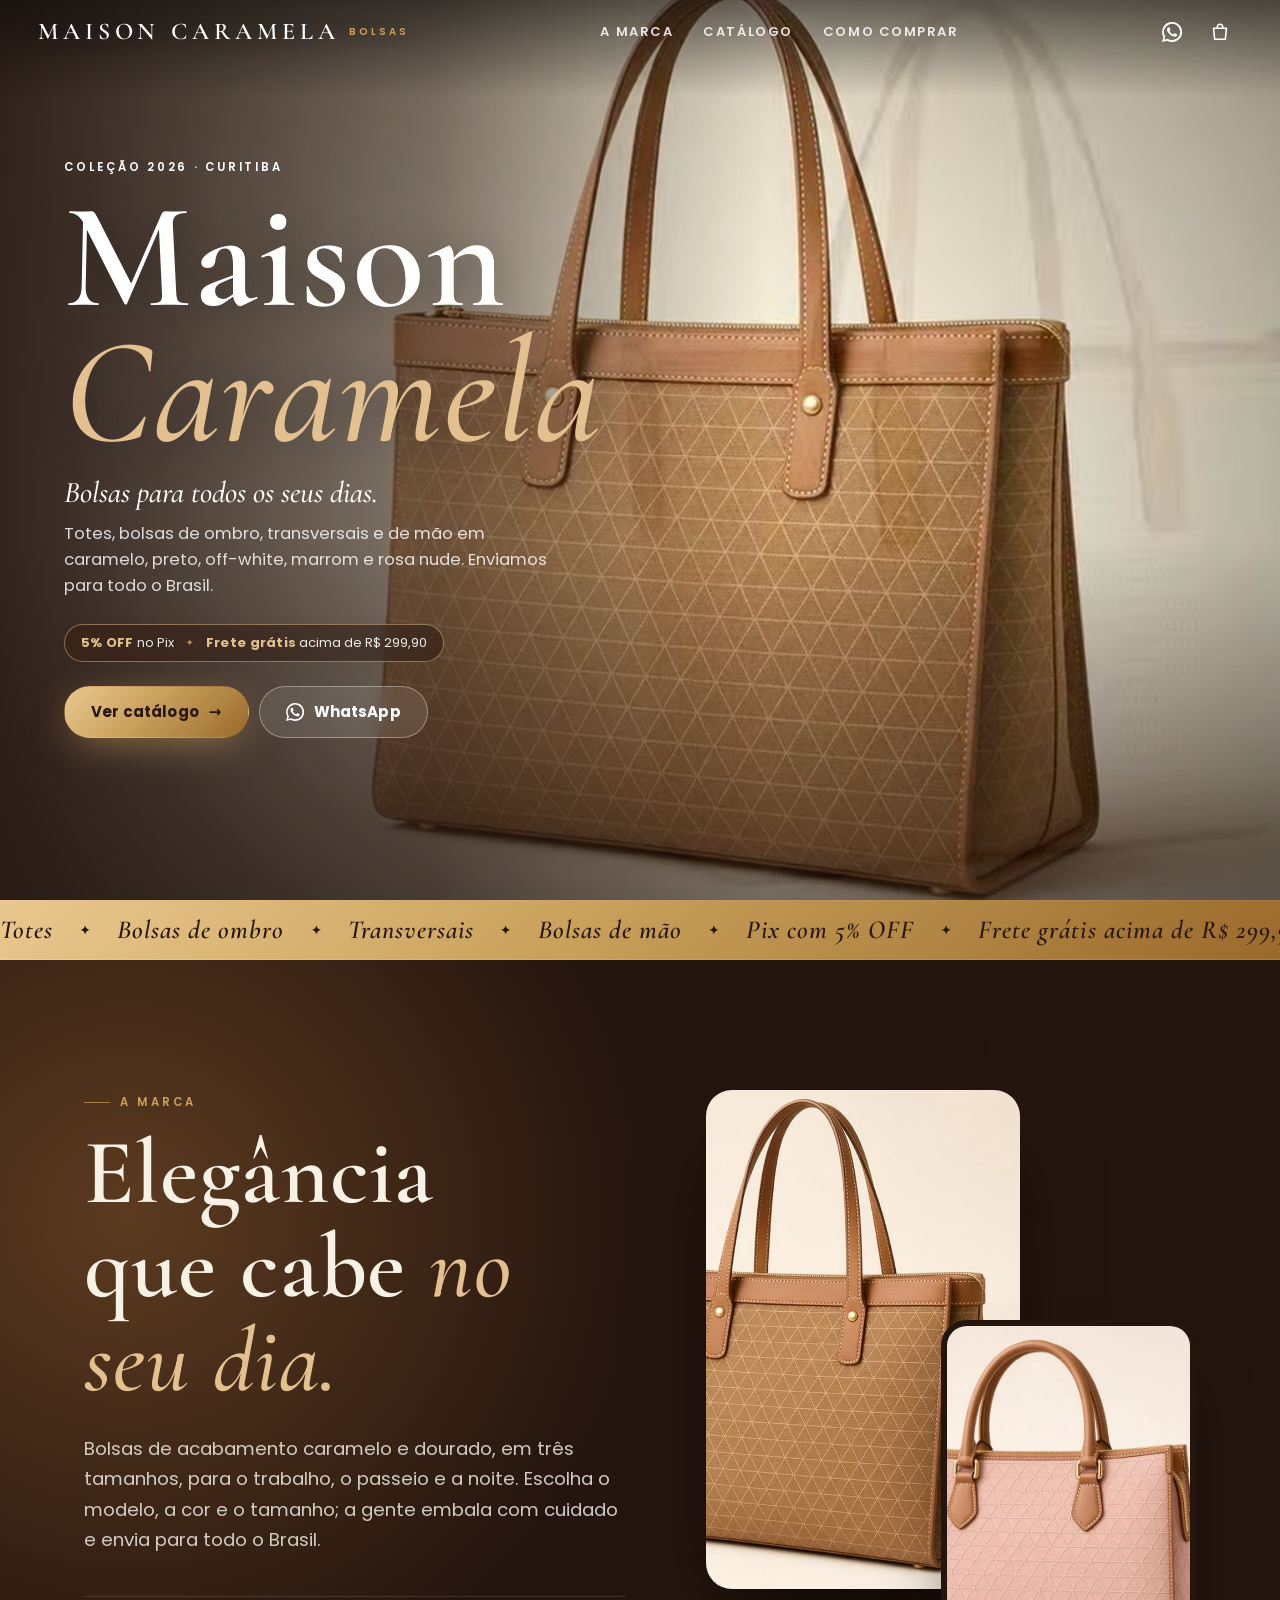
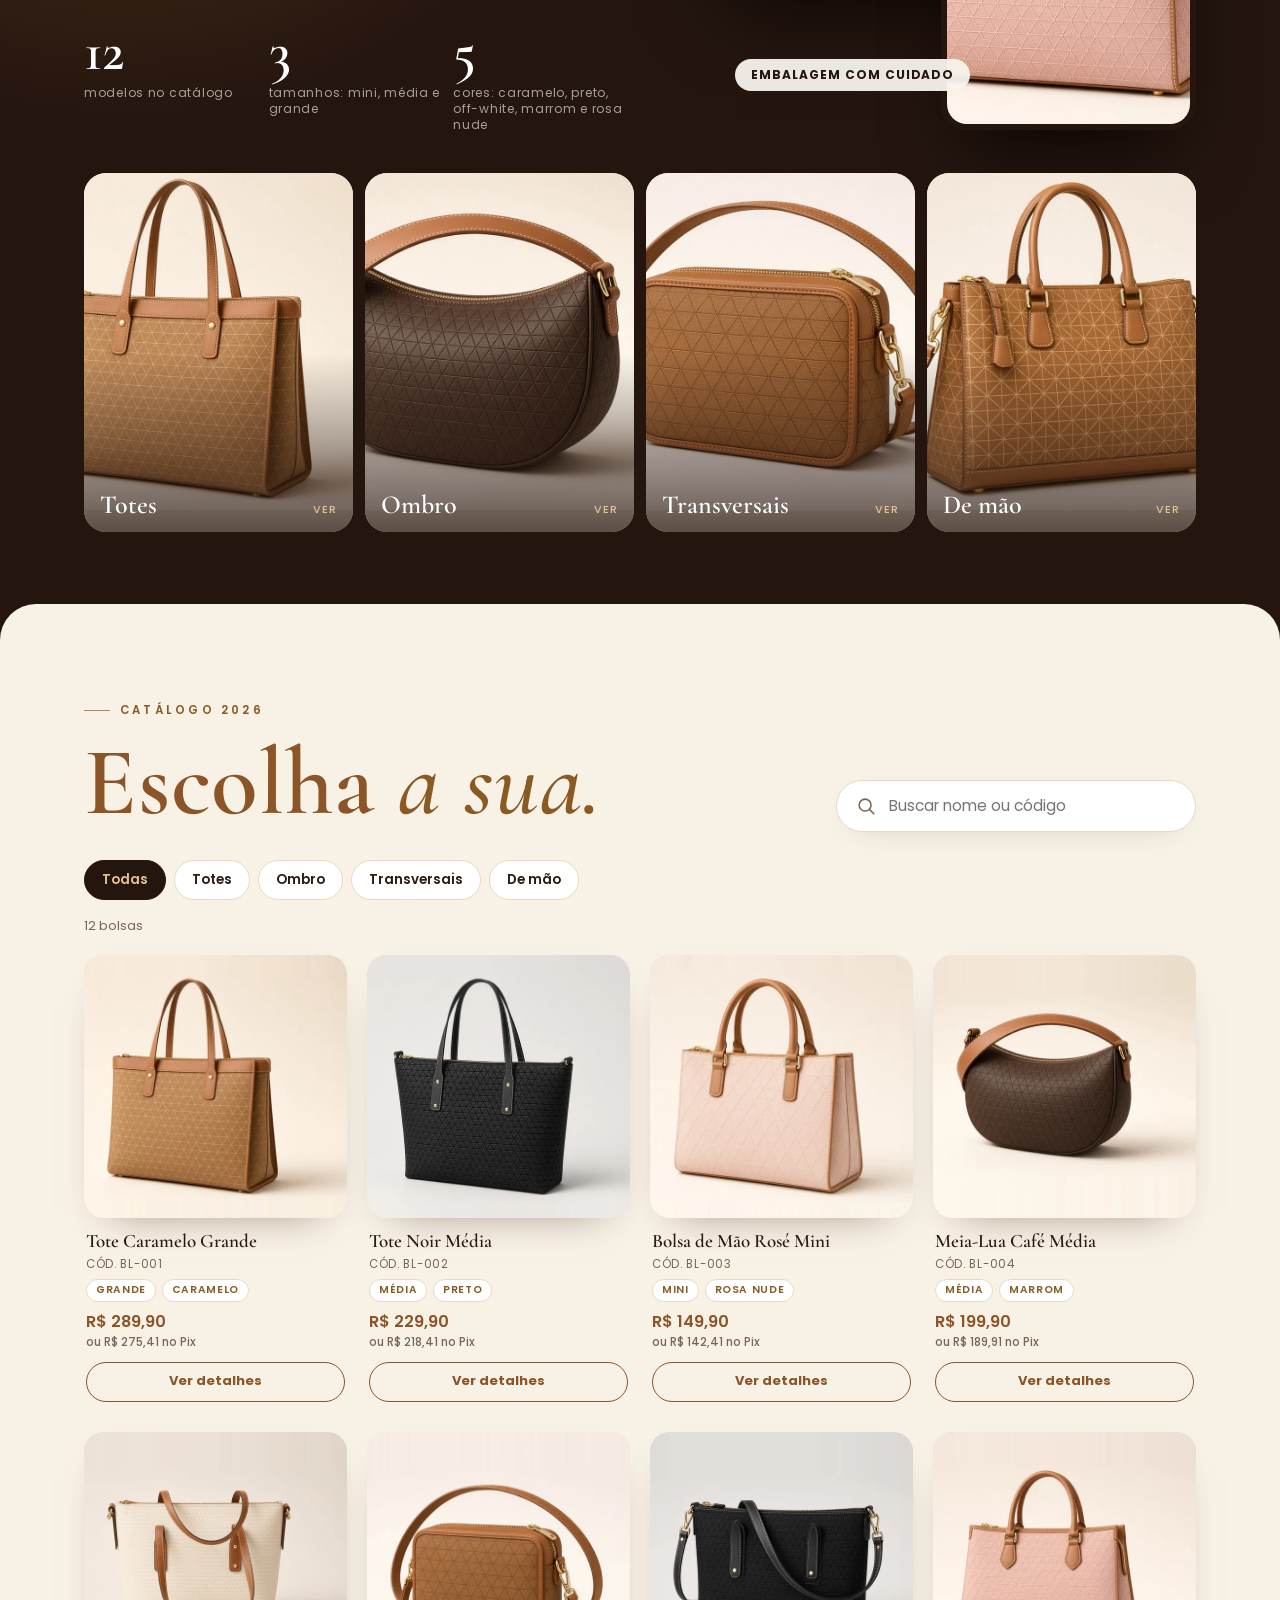
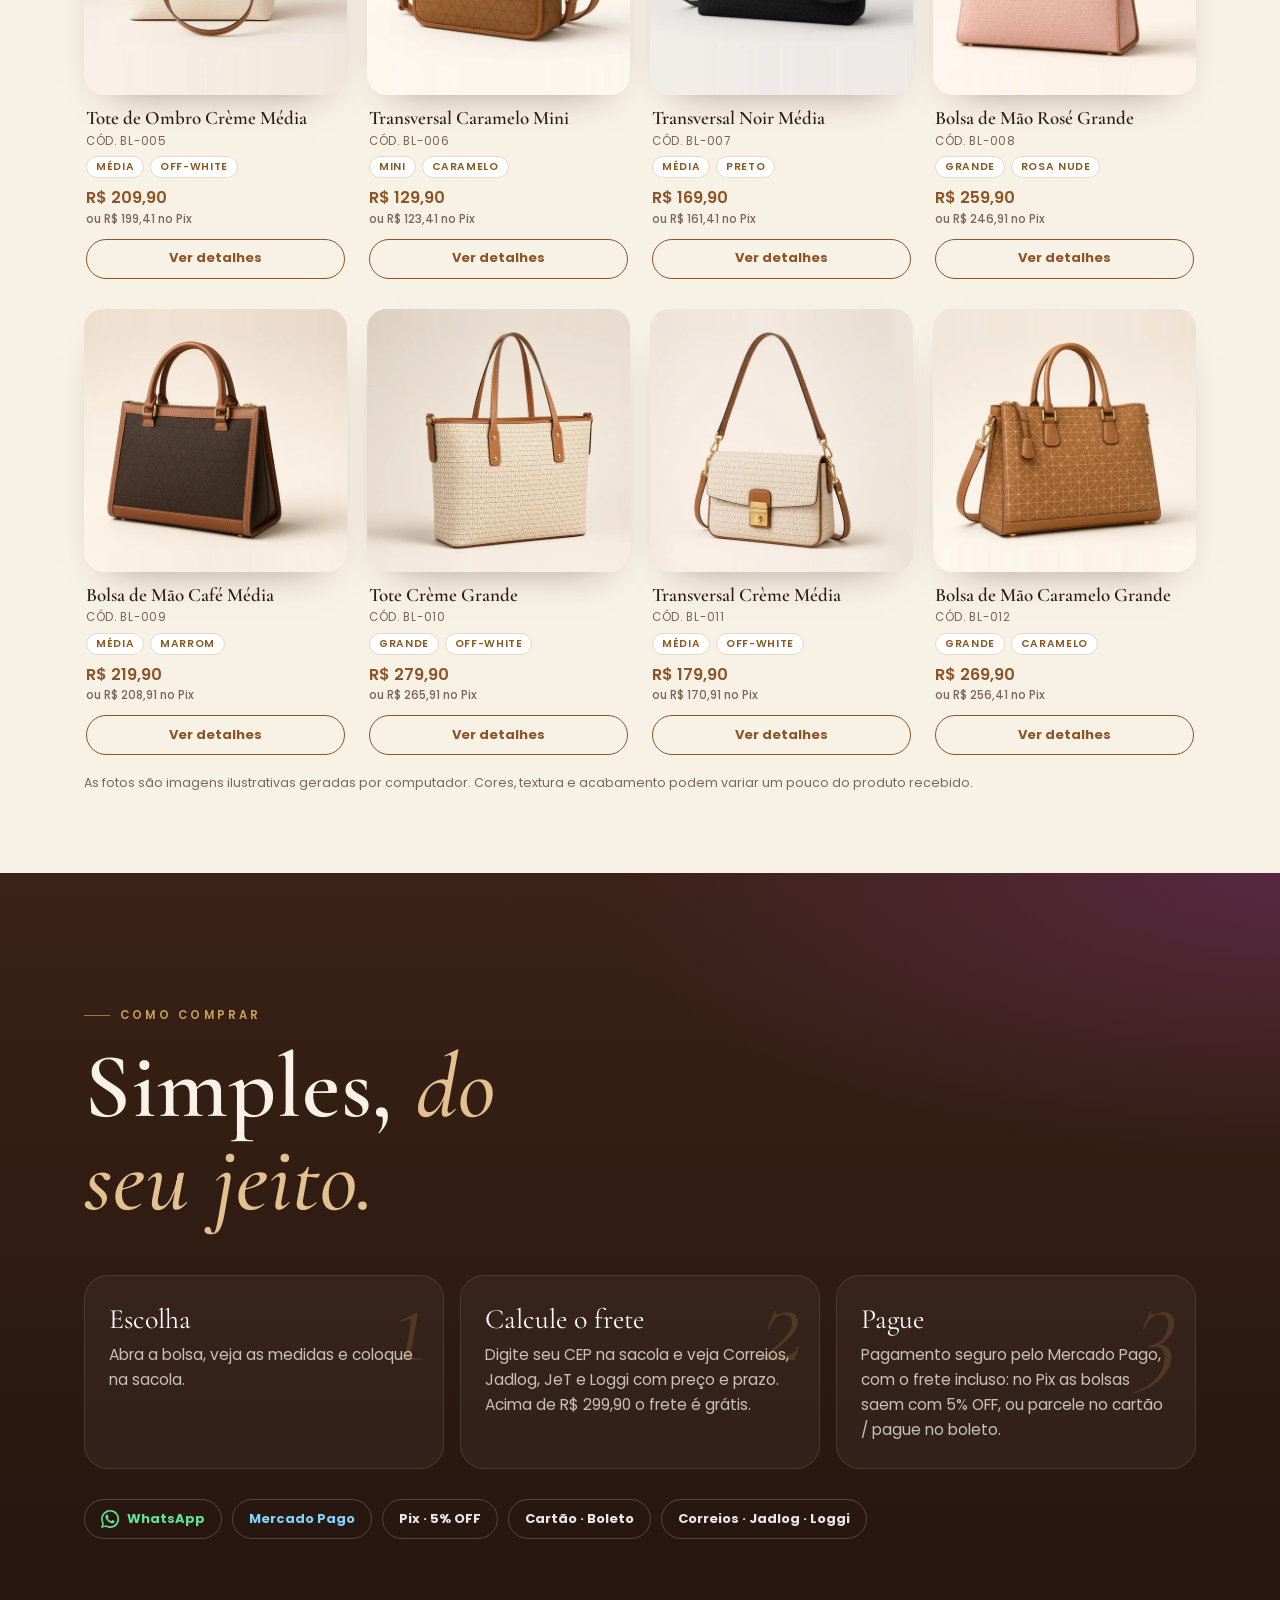
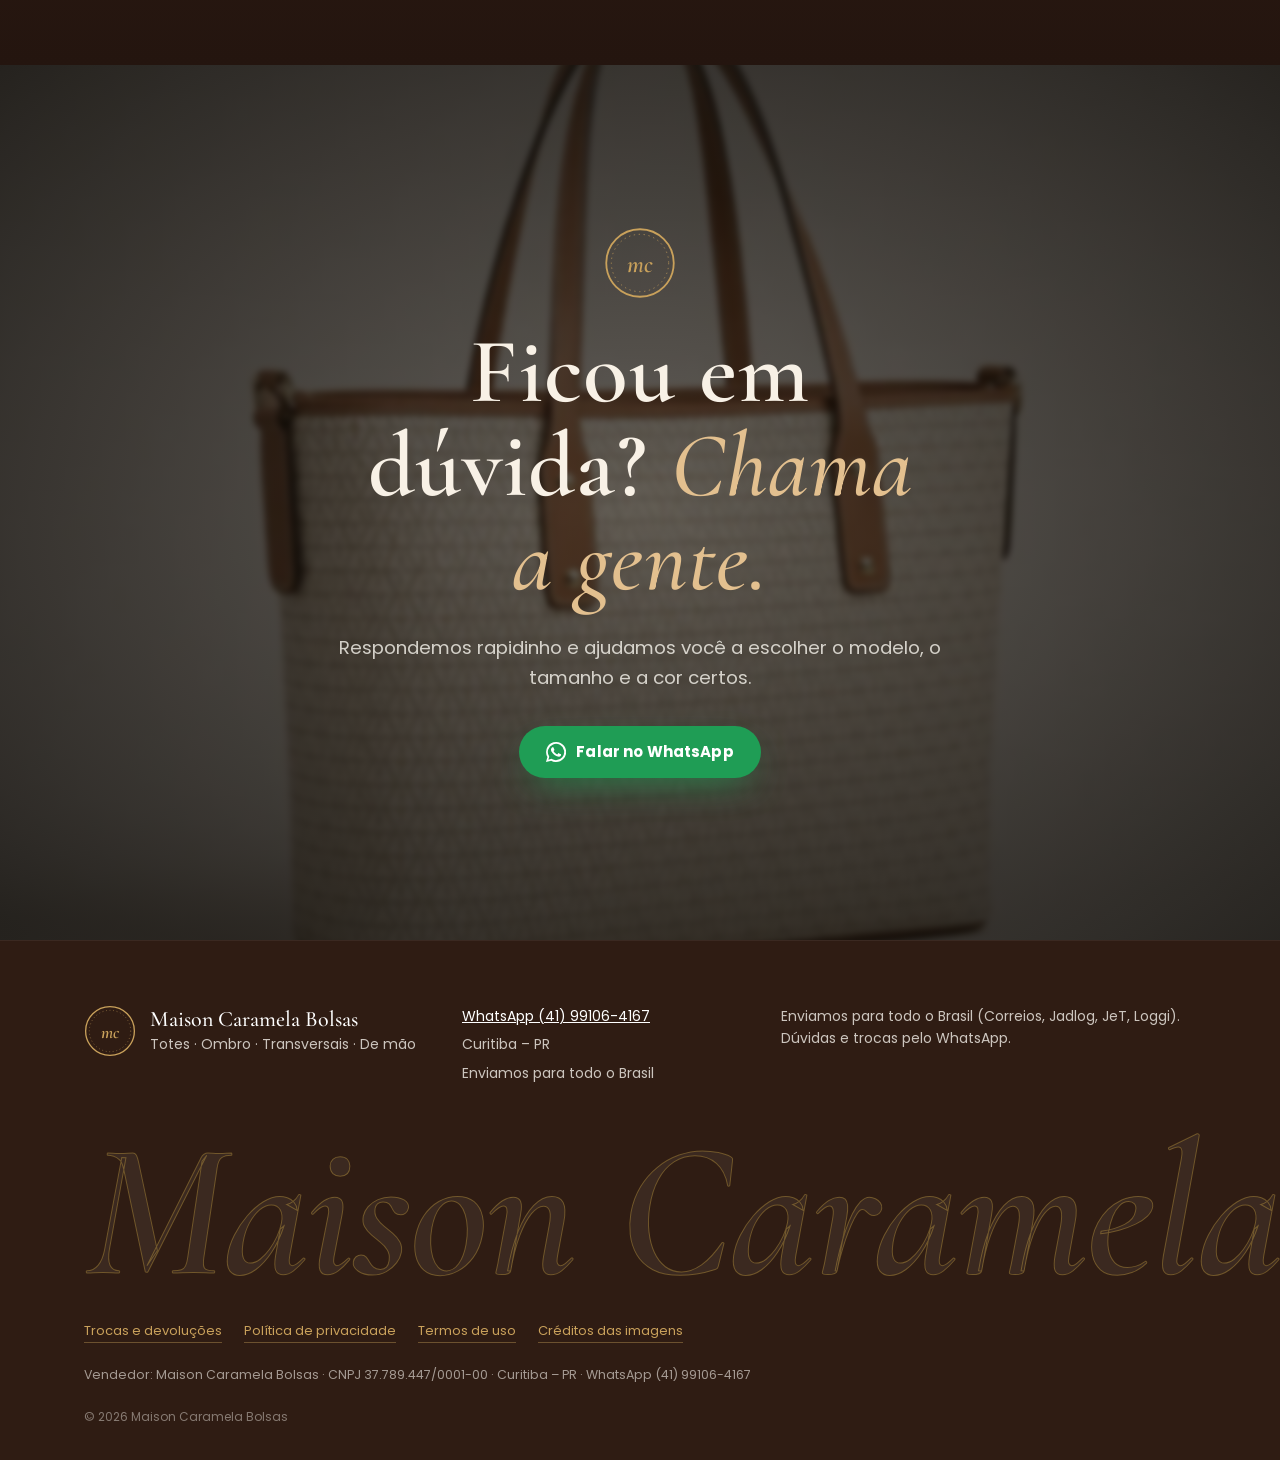
==== commit bd3a35d1: "Foto quadrada no detalhe do produto" ====
--- a/index.html
+++ b/index.html
@@ -24,7 +24,7 @@
 <link rel="preload" as="image" href="video/hero-m-poster.webp" media="(max-width: 767px)">
 <link rel="preload" as="image" href="video/hero-d-poster.webp" media="(min-width: 768px)">
 <link rel="stylesheet" href="css/style.css?v=m1">
-<link rel="stylesheet" href="css/bolsas.css?v=1">
+<link rel="stylesheet" href="css/bolsas.css?v=2">
 <script type="application/ld+json">
 {"@context":"https://schema.org","@type":"Store","name":"Maison Caramela Bolsas","url":"https://ricksanches5567-art.github.io/maison-caramela/","address":{"@type":"PostalAddress","addressLocality":"Curitiba","addressRegion":"PR","addressCountry":"BR"},"telephone":"+55 41 99106-4167","taxID":"37.789.447/0001-00"}
 </script>
--- a/css/bolsas.css
+++ b/css/bolsas.css
@@ -90,3 +90,6 @@
 .cart-steps li.on{color:var(--plum);border-bottom-color:var(--plum-2)}
 
 @media (max-width:560px){.brand__logo{font-size:17px;letter-spacing:.12em;white-space:nowrap}.brand__sub{font-size:8.5px;letter-spacing:.2em}.topbar__in{gap:8px}}
+/* fotos quadradas (1:1) também no detalhe do produto */
+.car--p{aspect-ratio:1/1}
+.pm__gallery{padding-bottom:0}
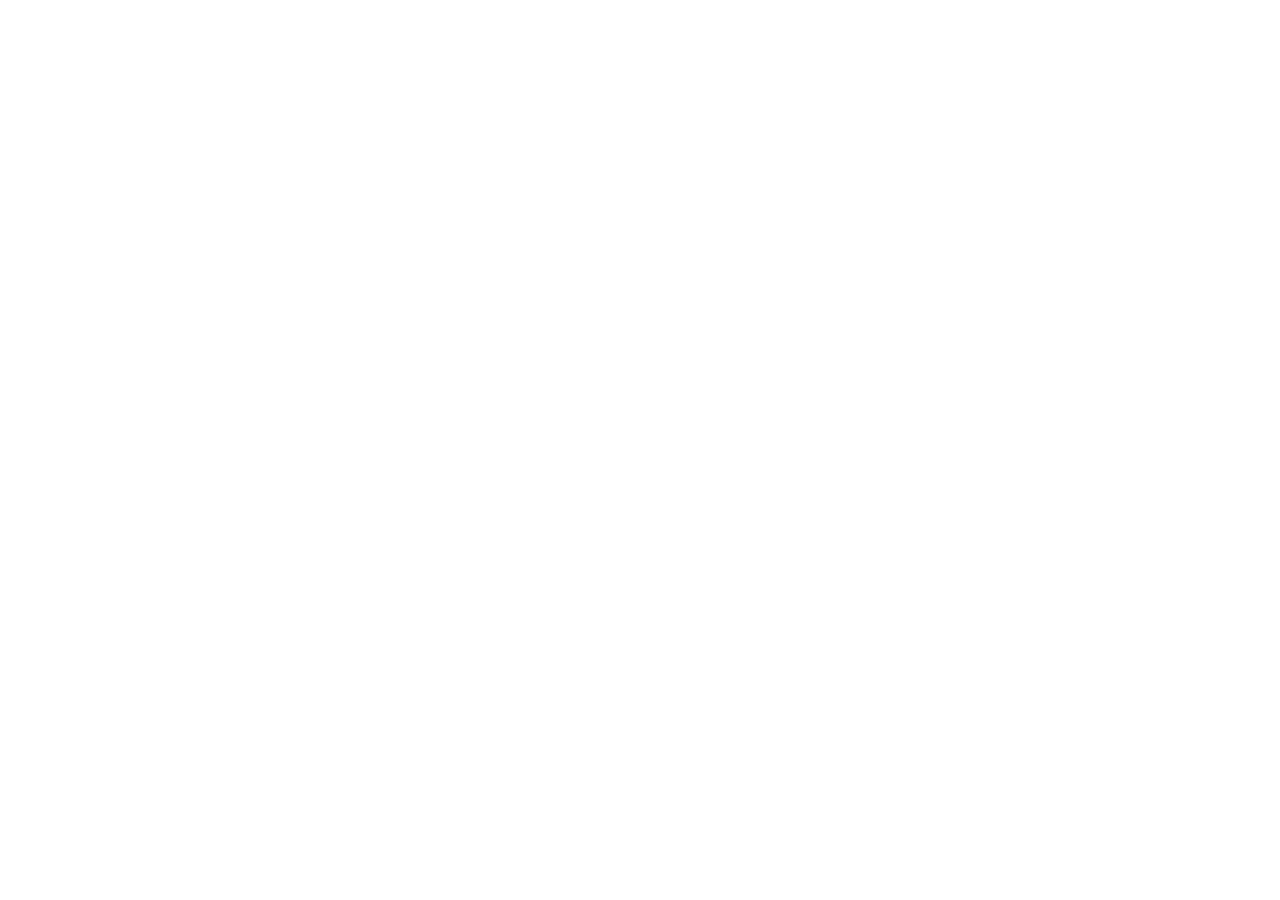
==== commit aca88e8f: "Redireciona para o novo endereço (Benachio)" ====
--- a/index.html
+++ b/index.html
@@ -1,216 +1,6 @@
-<!doctype html>
-<html lang="pt-BR">
-<head>
-<meta charset="utf-8">
-<meta name="viewport" content="width=device-width, initial-scale=1, viewport-fit=cover">
-<title>Maison Caramela Bolsas | Totes, bolsas de ombro, transversais e de mão · Curitiba</title>
-<meta name="description" content="Maison Caramela Bolsas: totes, bolsas de ombro, transversais e de mão em caramelo, preto, off-white, marrom e rosa nude. Curitiba, envio para todo o Brasil. Pague no Pix com 5% OFF.">
-<meta name="theme-color" content="#24150f">
-<link rel="canonical" href="https://ricksanches5567-art.github.io/maison-caramela/">
-<link rel="icon" href="favicon.svg" type="image/svg+xml">
-<meta property="og:type" content="website">
-<meta property="og:locale" content="pt_BR">
-<meta property="og:site_name" content="Maison Caramela Bolsas">
-<meta property="og:title" content="Maison Caramela Bolsas">
-<meta property="og:description" content="Totes, ombro, transversais e bolsas de mão. Curitiba | enviamos para todo o Brasil. Pix com 5% OFF.">
-<meta property="og:url" content="https://ricksanches5567-art.github.io/maison-caramela/">
-<meta property="og:image" content="https://ricksanches5567-art.github.io/maison-caramela/img/og.jpg">
-<meta property="og:image:width" content="1200">
-<meta property="og:image:height" content="630">
-<meta name="twitter:card" content="summary_large_image">
-<link rel="preconnect" href="https://fonts.googleapis.com">
-<link rel="preconnect" href="https://fonts.gstatic.com" crossorigin>
-<link href="https://fonts.googleapis.com/css2?family=Cormorant+Garamond:ital,wght@0,500;0,600;0,700;1,500;1,600&family=Poppins:wght@400;500;600;700&display=swap" rel="stylesheet">
-<link rel="preload" as="image" href="video/hero-m-poster.webp" media="(max-width: 767px)">
-<link rel="preload" as="image" href="video/hero-d-poster.webp" media="(min-width: 768px)">
-<link rel="stylesheet" href="css/style.css?v=m1">
-<link rel="stylesheet" href="css/bolsas.css?v=2">
-<script type="application/ld+json">
-{"@context":"https://schema.org","@type":"Store","name":"Maison Caramela Bolsas","url":"https://ricksanches5567-art.github.io/maison-caramela/","address":{"@type":"PostalAddress","addressLocality":"Curitiba","addressRegion":"PR","addressCountry":"BR"},"telephone":"+55 41 99106-4167","taxID":"37.789.447/0001-00"}
-</script>
-</head>
-<body>
-<a class="skip" href="#catalogo">Pular para o catálogo</a>
-
-<svg width="0" height="0" style="position:absolute" aria-hidden="true"><defs>
-<symbol id="logo-mark" viewBox="0 0 64 64"><circle cx="32" cy="32" r="30" fill="none" stroke="currentColor" stroke-width="1.6"/><circle cx="32" cy="32" r="25.5" fill="none" stroke="currentColor" stroke-width=".6" stroke-dasharray="1.2 3.2"/><text x="32" y="40" text-anchor="middle" font-family="Cormorant Garamond, Georgia, serif" font-style="italic" font-weight="600" font-size="22" fill="currentColor">mc</text></symbol>
-<symbol id="ic-wa" viewBox="0 0 24 24"><path fill="currentColor" d="M17.5 14.4c-.3-.1-1.8-.9-2-1-.3-.1-.5-.1-.7.1-.2.3-.8 1-.9 1.2-.2.2-.3.2-.6.1-.3-.1-1.3-.5-2.4-1.5-.9-.8-1.5-1.8-1.7-2.1-.2-.3 0-.5.1-.6l.4-.5c.2-.2.2-.3.3-.5.1-.2 0-.4 0-.5l-.9-2.2c-.2-.6-.5-.5-.7-.5h-.6c-.2 0-.5.1-.8.4-.3.3-1 1-1 2.5s1.1 2.9 1.2 3.1c.1.2 2.1 3.2 5.1 4.5.7.3 1.3.5 1.7.6.7.2 1.4.2 1.9.1.6-.1 1.8-.7 2-1.4.2-.7.2-1.3.2-1.4-.1-.1-.3-.2-.6-.3zM12 21.8a9.8 9.8 0 0 1-5-1.4l-.4-.2-3.7 1 1-3.6-.2-.4A9.8 9.8 0 1 1 12 21.8zM12 0a12 12 0 0 0-10.3 18L0 24l6.2-1.6A12 12 0 1 0 12 0z"/></symbol>
-</defs></svg>
-
-<header class="topbar" id="topbar">
-  <div class="topbar__in">
-    <a class="brand" href="#top" aria-label="Maison Caramela Bolsas – início"><span class="brand__logo">Maison<b> </b>Caramela</span><span class="brand__sub">Bolsas</span></a>
-    <nav class="topbar__nav" aria-label="Seções"><a href="#experiencia">A marca</a><a href="#catalogo">Catálogo</a><a href="#comprar">Como comprar</a></nav>
-    <div class="topbar__actions">
-      <a class="icon-btn" href="https://wa.me/5541991064167" target="_blank" rel="noopener" aria-label="WhatsApp"><svg class="ic" aria-hidden="true"><use href="#ic-wa"/></svg></a>
-      <button class="icon-btn cart-btn" id="openCart" aria-label="Abrir sacola">
-        <svg viewBox="0 0 24 24" class="ic-line" aria-hidden="true"><path d="M5 8h14l-1.2 12H6.2z"/><path d="M9 8V6.5a3 3 0 0 1 6 0V8"/></svg>
-        <span class="cart-count" id="cartCount" hidden>0</span>
-      </button>
-    </div>
-  </div>
-</header>
-
-<main id="top">
-  <section class="hero" aria-label="Maison Caramela Bolsas">
-    <div class="hero__media">
-      <video id="heroVideo" class="hero__video" muted autoplay loop playsinline preload="auto" aria-hidden="true" data-m="video/hero-m" data-d="video/hero-d"></video>
-    </div>
-    <div class="hero__shade" aria-hidden="true"></div>
-    <div class="hero__content">
-      <p class="eyebrow hero__eyebrow">Coleção 2026 · Curitiba</p>
-      <h1 class="hero__title">Maison <em>Caramela</em></h1>
-      <p class="hero__tag">Bolsas para todos os seus dias.</p>
-      <p class="hero__sub">Totes, bolsas de ombro, transversais e de mão em caramelo, preto, off-white, marrom e rosa nude. Enviamos para todo o Brasil.</p>
-      <p class="hero__promo"><span class="promo__item"><b>5% OFF</b> no Pix</span><i aria-hidden="true">✦</i><span class="promo__item"><b>Frete grátis</b> acima de R$ 299,90</span></p>
-      <div class="hero__cta">
-        <a class="btn btn--glow" href="#catalogo">Ver catálogo <span class="btn__arrow" aria-hidden="true">→</span></a>
-        <a class="btn btn--glass" href="https://wa.me/5541991064167" target="_blank" rel="noopener"><svg class="ic" aria-hidden="true"><use href="#ic-wa"/></svg>WhatsApp</a>
-      </div>
-    </div>
-  </section>
-
-  <div class="ticker" aria-hidden="true"><div class="ticker__track">
-    <span>Totes</span><i>✦</i><span>Bolsas de ombro</span><i>✦</i><span>Transversais</span><i>✦</i><span>Bolsas de mão</span><i>✦</i><span>Pix com 5% OFF</span><i>✦</i><span>Frete grátis acima de R$ 299,90</span><i>✦</i><span>Enviamos para todo o Brasil</span><i>✦</i>
-    <span>Totes</span><i>✦</i><span>Bolsas de ombro</span><i>✦</i><span>Transversais</span><i>✦</i><span>Bolsas de mão</span><i>✦</i><span>Pix com 5% OFF</span><i>✦</i><span>Frete grátis acima de R$ 299,90</span><i>✦</i><span>Enviamos para todo o Brasil</span><i>✦</i>
-  </div></div>
-
-  <section class="manifesto section" id="experiencia">
-    <div class="manifesto__glow" aria-hidden="true"></div>
-    <div class="wrap manifesto__grid">
-      <div class="manifesto__text reveal">
-        <p class="eyebrow">A marca</p>
-        <h2 class="display">Elegância que cabe <em>no seu dia.</em></h2>
-        <p class="lead">Bolsas de acabamento caramelo e dourado, em três tamanhos, para o trabalho, o passeio e a noite. Escolha o modelo, a cor e o tamanho; a gente embala com cuidado e envia para todo o Brasil.</p>
-        <ul class="stats">
-          <li><strong><span id="statCount">12</span></strong><span>modelos no catálogo</span></li>
-          <li><strong>3</strong><span>tamanhos: mini, média e grande</span></li>
-          <li><strong>5</strong><span>cores: caramelo, preto, off-white, marrom e rosa nude</span></li>
-        </ul>
-      </div>
-      <div class="manifesto__art" aria-hidden="true">
-        <figure class="ed ed--a"><img src="img/ed-1.webp" alt="" width="720" height="900" loading="lazy" decoding="async"></figure>
-        <figure class="ed ed--b"><img src="img/ed-2.webp" alt="" width="720" height="900" loading="lazy" decoding="async"></figure>
-        <span class="ed__chip">Embalagem com cuidado</span>
-      </div>
-    </div>
-    <div class="wrap">
-      <div class="cats reveal">
-        <a href="#catalogo" data-goto-cat="tote"><figure><img src="img/cat-tote.webp" alt="" loading="lazy" width="600" height="750"><figcaption>Totes<small>Ver</small></figcaption></figure></a>
-        <a href="#catalogo" data-goto-cat="ombro"><figure><img src="img/cat-ombro.webp" alt="" loading="lazy" width="600" height="750"><figcaption>Ombro<small>Ver</small></figcaption></figure></a>
-        <a href="#catalogo" data-goto-cat="transversal"><figure><img src="img/cat-transversal.webp" alt="" loading="lazy" width="600" height="750"><figcaption>Transversais<small>Ver</small></figcaption></figure></a>
-        <a href="#catalogo" data-goto-cat="mao"><figure><img src="img/cat-mao.webp" alt="" loading="lazy" width="600" height="750"><figcaption>De mão<small>Ver</small></figcaption></figure></a>
-      </div>
-    </div>
-  </section>
-
-  <section class="catalog section" id="catalogo" aria-labelledby="catTitle">
-    <div class="wrap">
-      <div class="catalog__head">
-        <div><p class="eyebrow eyebrow--plum">Catálogo 2026</p><h2 id="catTitle" class="display display--ink">Escolha <em>a sua.</em></h2></div>
-        <label class="search"><svg viewBox="0 0 24 24" class="ic-line" aria-hidden="true"><circle cx="11" cy="11" r="6.5"/><path d="m16 16 4.5 4.5"/></svg>
-          <input id="search" type="search" inputmode="search" data-ph="Buscar nome ou código" aria-label="Buscar por nome ou código"></label>
-      </div>
-      <div class="filters" id="filters" role="tablist" aria-label="Filtrar por modelo"></div>
-      <p class="result-info" id="resultInfo" aria-live="polite"></p>
-      <div class="grid" id="grid"></div>
-      <p class="illus-note">As fotos são imagens ilustrativas geradas por computador. Cores, textura e acabamento podem variar um pouco do produto recebido.</p>
-    </div>
-  </section>
-
-  <section class="howto section" id="comprar" aria-labelledby="howTitle">
-    <div class="wrap">
-      <p class="eyebrow">Como comprar</p>
-      <h2 id="howTitle" class="display">Simples, <em>do seu jeito.</em></h2>
-      <ol class="steps">
-        <li class="step"><span class="step__n">1</span><h3>Escolha</h3><p>Abra a bolsa, veja as medidas e coloque na sacola.</p></li>
-        <li class="step"><span class="step__n">2</span><h3>Calcule o frete</h3><p>Digite seu CEP na sacola e veja Correios, Jadlog, JeT e Loggi com preço e prazo. Acima de R$ 299,90 o frete é grátis.</p></li>
-        <li class="step"><span class="step__n">3</span><h3>Pague</h3><p>Pagamento seguro pelo Mercado Pago, com o frete incluso: no Pix as bolsas saem com 5% OFF, ou parcele no cartão / pague no boleto.</p></li>
-      </ol>
-      <div class="pay-badges" aria-label="Formas de pagamento">
-        <span class="pay pay--wa"><svg aria-hidden="true"><use href="#ic-wa"/></svg>WhatsApp</span>
-        <span class="pay pay--mp">Mercado Pago</span><span class="pay">Pix · 5% OFF</span><span class="pay">Cartão · Boleto</span><span class="pay">Correios · Jadlog · Loggi</span>
-      </div>
-    </div>
-  </section>
-
-  <section class="cta section" aria-labelledby="ctaTitle">
-    <div class="cta__bg" aria-hidden="true"><img src="img/cta.webp" alt="" loading="lazy" decoding="async" width="1280" height="720"></div>
-    <div class="wrap cta__in">
-      <svg class="cta__mark" aria-hidden="true"><use href="#logo-mark"/></svg>
-      <h2 id="ctaTitle" class="display">Ficou em dúvida? <em>Chama a gente.</em></h2>
-      <p class="lead">Respondemos rapidinho e ajudamos você a escolher o modelo, o tamanho e a cor certos.</p>
-      <div class="cta__btns"><a class="btn btn--wa-solid" href="https://wa.me/5541991064167?text=Ol%C3%A1!%20Vim%20pelo%20site%20da%20Maison%20Caramela%20Bolsas." target="_blank" rel="noopener"><svg aria-hidden="true"><use href="#ic-wa"/></svg>Falar no WhatsApp</a></div>
-    </div>
-  </section>
-</main>
-
-<footer class="footer">
-  <div class="wrap footer__in">
-    <div class="footer__brand"><svg class="footer__mark" aria-hidden="true"><use href="#logo-mark"/></svg><div><p class="footer__name">Maison Caramela Bolsas</p><p>Totes · Ombro · Transversais · De mão</p></div></div>
-    <ul class="footer__list">
-      <li><a href="https://wa.me/5541991064167" target="_blank" rel="noopener">WhatsApp (41) 99106-4167</a></li>
-      <li>Curitiba – PR</li>
-      <li>Enviamos para todo o Brasil</li>
-    </ul>
-    <p class="footer__note">Enviamos para todo o Brasil (Correios, Jadlog, JeT, Loggi). Dúvidas e trocas pelo WhatsApp.</p>
-    <p class="footer__big" aria-hidden="true">Maison Caramela</p>
-    <nav class="footer__legal" aria-label="Informações legais"><a href="trocas.html">Trocas e devoluções</a><a href="privacidade.html">Política de privacidade</a><a href="termos.html">Termos de uso</a><a href="creditos.html">Créditos das imagens</a></nav>
-    <p class="footer__seller">Vendedor: Maison Caramela Bolsas · CNPJ 37.789.447/0001-00 · Curitiba – PR · WhatsApp (41) 99106-4167</p>
-    <p class="footer__copy">© <span id="year"></span> Maison Caramela Bolsas</p>
-  </div>
-</footer>
-
-<div class="modal" id="productModal" role="dialog" aria-modal="true" aria-labelledby="pmTitle" hidden>
-  <div class="modal__backdrop" data-close></div>
-  <div class="modal__panel"><button class="close-btn" data-close aria-label="Fechar">&times;</button><div class="pm" id="pmBody"></div></div>
-</div>
-
-<div class="drawer" id="cartDrawer" role="dialog" aria-modal="true" aria-labelledby="cartTitle" hidden>
-  <div class="drawer__backdrop" data-close-cart></div>
-  <aside class="drawer__panel">
-    <div class="drawer__head">
-      <button class="back-btn" id="cartBack" aria-label="Voltar para a sacola" hidden>&larr;</button>
-      <h2 id="cartTitle">Sua sacola</h2>
-      <button class="close-btn" data-close-cart aria-label="Fechar sacola">&times;</button>
-    </div>
-    <ol class="cart-steps" aria-hidden="true"><li class="on">Sacola</li><li>Entrega e pagamento</li></ol>
-    <div class="drawer__body" id="cartItems"></div>
-    <div class="drawer__foot" id="cartFoot">
-      <div class="sums">
-        <div class="sumrow"><span>Subtotal</span><span id="cartSubtotal">R$ 0,00</span></div>
-        <div class="sumrow sumrow--off" id="sumPix" hidden><span>Desconto Pix (5%)</span><span id="cartPix">−R$ 0,00</span></div>
-        <div class="sumrow"><span id="cartFreteLabel">Frete</span><span id="cartFrete">Informe o CEP</span></div>
-        <div class="sumrow sumrow--total"><span id="cartTotalLabel">Total</span><strong id="cartTotal">R$ 0,00</strong></div>
-        <p class="pix-note" id="pixNote" hidden></p>
-        <p class="ship-note" id="shipNote">Calcule o frete pelo CEP para ver o total.</p>
-      </div>
-      <p class="pay-msg" id="payMsg" role="alert" hidden></p>
-      <button class="btn btn--grad btn--block" id="cartNext" hidden>Continuar para entrega e pagamento</button>
-      <button class="btn btn--mp btn--block" id="checkoutMp" type="button" hidden>Pagar com Mercado Pago</button>
-      <p class="mp-secure" id="mpSecure"><svg viewBox="0 0 24 24" class="ic-line" aria-hidden="true"><rect x="5" y="10.5" width="14" height="10" rx="2"/><path d="M8 10.5V8a4 4 0 0 1 8 0v2.5"/></svg><span id="mpSecureTxt">Pix, cartão ou boleto · ambiente seguro do Mercado Pago</span></p>
-      <p class="legal-note" id="legalNote" hidden>Ao pagar você concorda com os <a href="termos.html" target="_blank" rel="noopener">Termos de uso</a> e a <a href="privacidade.html" target="_blank" rel="noopener">Política de privacidade</a>. Arrependimento em até 7 dias: veja <a href="trocas.html" target="_blank" rel="noopener">Trocas e devoluções</a>.</p>
-      <button class="btn btn--wa btn--block" id="checkoutWa" type="button"><svg aria-hidden="true"><use href="#ic-wa"/></svg><span id="checkoutWaLabel">Finalizar pelo WhatsApp</span></button>
-    </div>
-  </aside>
-</div>
-
-<div class="modal order" id="orderPanel" role="dialog" aria-modal="true" aria-labelledby="orderTitle" hidden>
-  <div class="modal__backdrop" data-close-order></div>
-  <div class="order__panel">
-    <button class="close-btn" data-close-order aria-label="Fechar">&times;</button>
-    <span class="order__logo" aria-hidden="true"><svg><use href="#logo-mark"/></svg></span>
-    <span class="order__icon" id="orderIcon" aria-hidden="true"></span>
-    <p class="eyebrow" id="orderEyebrow"></p>
-    <h2 class="display" id="orderTitle"></h2>
-    <p class="order__msg" id="orderMsg"></p>
-    <p class="order__id" id="orderId"></p>
-    <div class="order__btns" id="orderBtns"></div>
-  </div>
-</div>
-<div class="toast" id="toast" role="status" aria-live="polite" hidden></div>
-
-<script src="config.js"></script>
-<script src="js/app.js?v=1"></script>
-</body>
-</html>
+<!doctype html><html lang="pt-BR"><head><meta charset="utf-8"><meta name="viewport" content="width=device-width, initial-scale=1">
+<title>Benachio mudou de endereço</title><meta name="robots" content="noindex">
+<link rel="canonical" href="https://ricksanches5567-art.github.io/benachio/"><meta http-equiv="refresh" content="0; url=https://ricksanches5567-art.github.io/benachio/">
+<style>body{margin:0;min-height:100vh;display:grid;place-items:center;background:#24150f;color:#f8f1e6;font-family:Georgia,serif;text-align:center;padding:24px}a{color:#e3c08f}</style></head>
+<body><main><h1 style="letter-spacing:.2em;font-weight:500">BENACHIO</h1><p>Nosso endereço mudou. Redirecionando…</p><p><a href="https://ricksanches5567-art.github.io/benachio/">Ir para o novo site</a></p></main>
+<script>location.replace("https://ricksanches5567-art.github.io/benachio/"+location.search+location.hash);</script></body></html>
